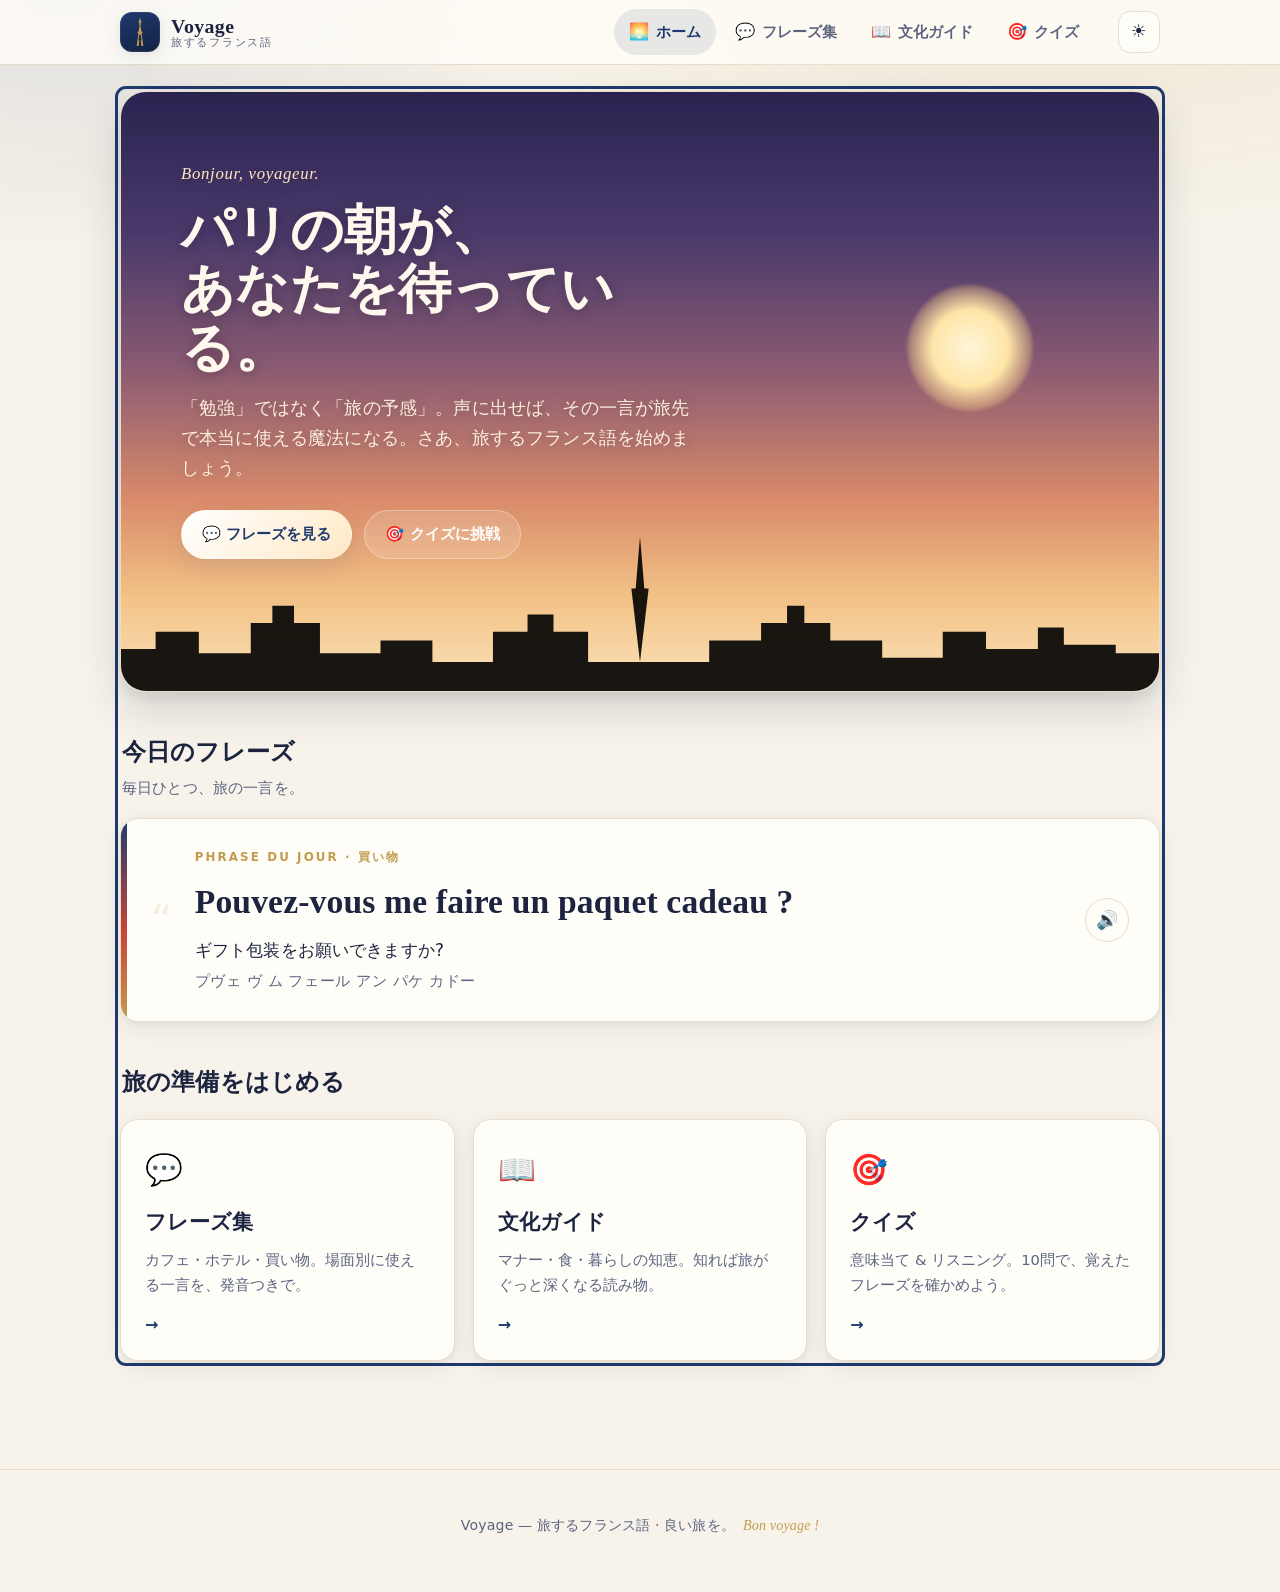
==== index.html @ 19f1138f "アプリ本体: シェル・デザインシステム・コアロジック (Opus 実装) Co-Authored-By: Claude Fable 5 <noreply@anthropic.com> Claude-S" ====
<!DOCTYPE html>
<html lang="ja" data-theme="light">
<head>
  <meta charset="UTF-8">
  <meta name="viewport" content="width=device-width, initial-scale=1.0">
  <meta name="description" content="Voyage — 旅するフランス語。フランス旅行を最高に楽しむためのフレーズ & 文化アプリ。">
  <meta name="color-scheme" content="light dark">
  <title>Voyage — 旅するフランス語</title>
  <link rel="stylesheet" href="css/style.css">
  <!-- テーマのちらつき防止: 描画前に保存済みテーマを適用 -->
  <script>
    (function () {
      try {
        var t = localStorage.getItem('voyage.theme');
        if (!t) {
          t = window.matchMedia && window.matchMedia('(prefers-color-scheme: dark)').matches ? 'dark' : 'light';
        }
        document.documentElement.setAttribute('data-theme', t);
      } catch (e) {}
    })();
  </script>
</head>
<body>
  <a class="skip-link" href="#main">本文へスキップ</a>

  <!-- ヘッダー -->
  <header class="app-header">
    <div class="app-header__inner">
      <a class="brand" href="#" data-nav="home" aria-label="Voyage ホーム">
        <span class="brand__mark" aria-hidden="true">
          <!-- エッフェル塔のインラインSVGシルエット -->
          <svg viewBox="0 0 24 40" width="18" height="30" fill="currentColor" role="img">
            <path d="M12 0c.5 3.4 1.3 5.6 2.4 7.2h-1.5l.4 3.1h-.9l1.6 9.4h1.2v2H14l2.4 16.9h-2.6l-.7-6.6c-.1-.7-.5-1-.9-1h-.4c-.4 0-.8.3-.9 1l-.7 6.6H7.6L10 21.7H8.8v-2H10l1.6-9.4h-.9l.4-3.1H9.6C10.7 5.6 11.5 3.4 12 0zm-1.1 24.3l-1 7.1h4.2l-1-7.1c-.1-.5-.4-.8-.8-.8h-.6c-.4 0-.7.3-.8.8z"/>
          </svg>
        </span>
        <span class="brand__text">
          <span class="brand__name">Voyage</span>
          <span class="brand__sub">旅するフランス語</span>
        </span>
      </a>

      <nav class="tabs" role="tablist" aria-label="メインナビゲーション">
        <button class="tabs__btn is-active" role="tab" data-nav="home" aria-selected="true"><span class="tabs__icon" aria-hidden="true">🌅</span><span class="tabs__label">ホーム</span></button>
        <button class="tabs__btn" role="tab" data-nav="phrases" aria-selected="false"><span class="tabs__icon" aria-hidden="true">💬</span><span class="tabs__label">フレーズ集</span></button>
        <button class="tabs__btn" role="tab" data-nav="culture" aria-selected="false"><span class="tabs__icon" aria-hidden="true">📖</span><span class="tabs__label">文化ガイド</span></button>
        <button class="tabs__btn" role="tab" data-nav="quiz" aria-selected="false"><span class="tabs__icon" aria-hidden="true">🎯</span><span class="tabs__label">クイズ</span></button>
      </nav>

      <button class="theme-toggle" id="themeToggle" type="button" aria-label="テーマ切替" title="ライト / ダーク切替">
        <span class="theme-toggle__icon theme-toggle__icon--sun" aria-hidden="true">☀️</span>
        <span class="theme-toggle__icon theme-toggle__icon--moon" aria-hidden="true">🌙</span>
      </button>
    </div>
  </header>

  <!-- メイン -->
  <main id="main" class="app-main">

    <!-- ホーム -->
    <section id="view-home" class="view is-active" role="tabpanel" aria-label="ホーム" tabindex="-1">
      <div class="hero">
        <div class="hero__sky" aria-hidden="true">
          <span class="hero__sun"></span>
          <svg class="hero__skyline" viewBox="0 0 1200 220" preserveAspectRatio="xMidYMax meet" role="img" aria-label="パリの街並みのシルエット">
            <path d="M0 220 L0 170 L40 170 L40 150 L90 150 L90 175 L150 175 L150 140 L175 140 L175 120 L200 120 L200 140 L230 140 L230 175 L300 175 L300 160 L360 160 L360 185 L430 185 L430 150 L470 150 L470 130 L500 130 L500 150 L540 150 L540 185 L600 185 L590 100 L595 100 L600 40 L605 100 L610 100 L600 185 L680 185 L680 160 L740 160 L740 140 L770 140 L770 120 L790 120 L790 140 L820 140 L820 160 L880 160 L880 180 L950 180 L950 150 L1000 150 L1000 170 L1060 170 L1060 145 L1090 145 L1090 165 L1150 165 L1150 175 L1200 175 L1200 220 Z"/>
          </svg>
        </div>
        <div class="hero__content">
          <p class="hero__eyebrow">Bonjour, voyageur.</p>
          <h1 class="hero__title">パリの朝が、<br>あなたを待っている。</h1>
          <p class="hero__lead">「勉強」ではなく「旅の予感」。声に出せば、その一言が旅先で本当に使える魔法になる。さあ、旅するフランス語を始めましょう。</p>
          <div class="hero__actions">
            <button class="btn btn-primary" data-nav="phrases" type="button">💬 フレーズを見る</button>
            <button class="btn" data-nav="quiz" type="button">🎯 クイズに挑戦</button>
          </div>
        </div>
      </div>

      <!-- 今日のフレーズ -->
      <div class="section">
        <div class="section__head">
          <h2 class="section__title">今日のフレーズ</h2>
          <p class="section__desc">毎日ひとつ、旅の一言を。</p>
        </div>
        <div id="dailyPhrase" class="daily"></div>
      </div>

      <!-- 導線カード -->
      <div class="section">
        <div class="section__head">
          <h2 class="section__title">旅の準備をはじめる</h2>
        </div>
        <div class="nav-cards">
          <button class="nav-card" data-nav="phrases" type="button">
            <span class="nav-card__icon" aria-hidden="true">💬</span>
            <span class="nav-card__title">フレーズ集</span>
            <span class="nav-card__desc">カフェ・ホテル・買い物。場面別に使える一言を、発音つきで。</span>
            <span class="nav-card__go" aria-hidden="true">→</span>
          </button>
          <button class="nav-card" data-nav="culture" type="button">
            <span class="nav-card__icon" aria-hidden="true">📖</span>
            <span class="nav-card__title">文化ガイド</span>
            <span class="nav-card__desc">マナー・食・暮らしの知恵。知れば旅がぐっと深くなる読み物。</span>
            <span class="nav-card__go" aria-hidden="true">→</span>
          </button>
          <button class="nav-card" data-nav="quiz" type="button">
            <span class="nav-card__icon" aria-hidden="true">🎯</span>
            <span class="nav-card__title">クイズ</span>
            <span class="nav-card__desc">意味当て & リスニング。10問で、覚えたフレーズを確かめよう。</span>
            <span class="nav-card__go" aria-hidden="true">→</span>
          </button>
        </div>
      </div>
    </section>

    <!-- フレーズ集 -->
    <section id="view-phrases" class="view" role="tabpanel" aria-label="フレーズ集" tabindex="-1" hidden>
      <div class="view__head">
        <h1 class="view__title">フレーズ集</h1>
        <p class="view__lead">場面を選んで、旅先で使える一言を。☆でお気に入りに保存できます。</p>
      </div>
      <div id="phraseChips" class="chips" role="toolbar" aria-label="カテゴリで絞り込み"></div>
      <div id="phraseList" class="phrase-grid" aria-live="polite"></div>
    </section>

    <!-- 文化ガイド -->
    <section id="view-culture" class="view" role="tabpanel" aria-label="文化ガイド" tabindex="-1" hidden>
      <div class="view__head">
        <h1 class="view__title">文化ガイド</h1>
        <p class="view__lead">知っておくと旅が変わる、フランスの作法と暮らしの知恵。</p>
      </div>
      <div id="cultureChips" class="chips" role="toolbar" aria-label="カテゴリで絞り込み"></div>
      <div id="cultureList" class="culture-grid" aria-live="polite"></div>
    </section>

    <!-- クイズ -->
    <section id="view-quiz" class="view" role="tabpanel" aria-label="クイズ" tabindex="-1" hidden>
      <div class="view__head">
        <h1 class="view__title">クイズ</h1>
        <p class="view__lead">全10問。意味当てとリスニングで、フレーズの記憶を確かめよう。</p>
      </div>
      <div id="quizRoot" class="quiz-mount"></div>
    </section>

  </main>

  <!-- モーダル(文化ガイド全文) -->
  <div id="modal" class="modal" role="dialog" aria-modal="true" aria-labelledby="modalTitle" hidden>
    <div class="modal__backdrop" data-close></div>
    <div class="modal__panel" role="document">
      <button class="modal__close" type="button" aria-label="閉じる" data-close>✕</button>
      <div id="modalBody" class="modal__body"></div>
    </div>
  </div>

  <footer class="app-footer">
    <p>Voyage — 旅するフランス語 · 良い旅を。<span class="app-footer__fr">Bon voyage !</span></p>
  </footer>

  <!-- データ → クイズ → アプリ本体 の順で読み込む(DESIGN.md 準拠) -->
  <script src="data/phrases.js"></script>
  <script src="data/culture.js"></script>
  <script src="js/quiz.js"></script>
  <script src="js/app.js"></script>
</body>
</html>
---- css/style.css ----
/* =========================================================
   Voyage — 旅するフランス語  デザインシステム
   世界観: パリの朝。クリーム地に深紺・トリコロールの差し色・金。
   ========================================================= */

/* --- CSS変数契約(ライト) --- */
:root {
  --bg: #f7f3ea;
  --surface: #fffdf8;
  --ink: #1c2440;
  --ink-soft: #5c6480;
  --line: #e7ddca;
  --accent: #1f3a6e;        /* 深紺(主アクセント) */
  --accent-2: #c8443a;      /* 赤(トリコロール) */
  --gold: #c39b4e;          /* 金 */
  --radius: 18px;
  --shadow: 0 6px 24px rgba(28, 36, 64, 0.08), 0 2px 6px rgba(28, 36, 64, 0.05);

  /* 派生トークン */
  --bg-2: #efe7d6;
  --accent-soft: rgba(31, 58, 110, 0.10);
  --accent2-soft: rgba(200, 68, 58, 0.10);
  --gold-soft: rgba(195, 155, 78, 0.16);
  --shadow-lift: 0 18px 44px rgba(28, 36, 64, 0.16), 0 6px 14px rgba(28, 36, 64, 0.08);
  --serif: Georgia, "Times New Roman", "Yu Mincho", "Hiragino Mincho ProN", serif;
  --sans: system-ui, -apple-system, "Segoe UI", "Hiragino Sans", "Noto Sans JP", Meiryo, sans-serif;
  --header-h: 64px;
  --maxw: 1080px;
  --ease: cubic-bezier(.22, .61, .36, 1);
}

/* --- CSS変数契約(ダーク) --- */
[data-theme="dark"] {
  --bg: #10131f;
  --surface: #191d2e;
  --ink: #eef0f8;
  --ink-soft: #a3a9c4;
  --line: #2a3049;
  --accent: #7ea2e0;
  --accent-2: #e0736a;
  --gold: #d9b876;
  --radius: 18px;
  --shadow: 0 8px 28px rgba(0, 0, 0, 0.44), 0 2px 8px rgba(0, 0, 0, 0.3);

  --bg-2: #171b2b;
  --accent-soft: rgba(126, 162, 224, 0.16);
  --accent2-soft: rgba(224, 115, 106, 0.16);
  --gold-soft: rgba(217, 184, 118, 0.16);
  --shadow-lift: 0 22px 50px rgba(0, 0, 0, 0.55), 0 8px 18px rgba(0, 0, 0, 0.4);
}

/* --- リセット & 基本 --- */
*, *::before, *::after { box-sizing: border-box; }
html { -webkit-text-size-adjust: 100%; scroll-behavior: smooth; }
body {
  margin: 0;
  font-family: var(--sans);
  color: var(--ink);
  background: var(--bg);
  line-height: 1.7;
  letter-spacing: .01em;
  min-height: 100vh;
  -webkit-font-smoothing: antialiased;
  transition: background-color .5s var(--ease), color .5s var(--ease);
}
body::before {
  /* うっすらとした朝焼けの空気感 */
  content: "";
  position: fixed;
  inset: 0;
  pointer-events: none;
  z-index: 0;
  background:
    radial-gradient(1100px 520px at 85% -8%, var(--gold-soft), transparent 60%),
    radial-gradient(900px 480px at 5% 0%, var(--accent-soft), transparent 55%);
  opacity: .9;
}
img, svg { max-width: 100%; }
button { font: inherit; color: inherit; cursor: pointer; }
:focus-visible { outline: 3px solid var(--accent); outline-offset: 2px; border-radius: 6px; }

.skip-link {
  position: fixed; top: -60px; left: 12px; z-index: 200;
  background: var(--accent); color: #fff; padding: 10px 16px; border-radius: 10px;
  transition: top .2s var(--ease);
}
.skip-link:focus { top: 12px; }

/* =========================================================
   ヘッダー / タブ
   ========================================================= */
.app-header {
  position: sticky; top: 0; z-index: 100;
  background: color-mix(in srgb, var(--surface) 82%, transparent);
  backdrop-filter: saturate(1.4) blur(14px);
  -webkit-backdrop-filter: saturate(1.4) blur(14px);
  border-bottom: 1px solid var(--line);
}
.app-header__inner {
  max-width: var(--maxw); margin: 0 auto; height: var(--header-h);
  display: flex; align-items: center; gap: 18px;
  padding: 0 20px;
}
.brand { display: flex; align-items: center; gap: 11px; text-decoration: none; color: var(--ink); }
.brand__mark {
  display: grid; place-items: center; width: 40px; height: 40px; border-radius: 12px;
  color: var(--gold);
  background: linear-gradient(160deg, var(--accent), color-mix(in srgb, var(--accent) 60%, #000));
  box-shadow: inset 0 0 0 1px rgba(255,255,255,.08), var(--shadow);
}
.brand__text { display: flex; flex-direction: column; line-height: 1.05; }
.brand__name { font-family: var(--serif); font-size: 1.24rem; font-weight: 700; letter-spacing: .02em; }
.brand__sub { font-size: .68rem; color: var(--ink-soft); letter-spacing: .16em; }

.tabs { display: flex; gap: 4px; margin-left: auto; margin-right: 6px; }
.tabs__btn {
  display: inline-flex; align-items: center; gap: 7px;
  border: 0; background: transparent; color: var(--ink-soft);
  padding: 9px 15px; border-radius: 999px; font-size: .92rem; font-weight: 600;
  position: relative; transition: color .25s var(--ease), background-color .25s var(--ease);
}
.tabs__btn:hover { color: var(--ink); background: var(--accent-soft); }
.tabs__btn.is-active { color: var(--accent); background: var(--accent-soft); }
.tabs__icon { font-size: 1.02rem; }

.theme-toggle {
  width: 42px; height: 42px; border-radius: 12px; border: 1px solid var(--line);
  background: var(--surface); display: grid; place-items: center; overflow: hidden;
  position: relative; transition: transform .3s var(--ease), border-color .25s;
}
.theme-toggle:hover { transform: translateY(-1px); border-color: var(--gold); }
.theme-toggle__icon { position: absolute; font-size: 1.1rem; transition: transform .45s var(--ease), opacity .35s var(--ease); }
.theme-toggle__icon--sun { opacity: 1; transform: translateY(0) rotate(0); }
.theme-toggle__icon--moon { opacity: 0; transform: translateY(120%) rotate(-40deg); }
[data-theme="dark"] .theme-toggle__icon--sun { opacity: 0; transform: translateY(-120%) rotate(40deg); }
[data-theme="dark"] .theme-toggle__icon--moon { opacity: 1; transform: translateY(0) rotate(0); }

/* =========================================================
   レイアウト / 共通
   ========================================================= */
.app-main { position: relative; z-index: 1; max-width: var(--maxw); margin: 0 auto; padding: 26px 20px 88px; }
.view { animation: viewIn .5s var(--ease) both; }
.view[hidden] { display: none; }
@keyframes viewIn { from { opacity: 0; transform: translateY(14px); } to { opacity: 1; transform: none; } }

.view__head { margin: 6px 2px 22px; }
.view__title { font-family: var(--serif); font-size: clamp(1.7rem, 4vw, 2.3rem); margin: 0 0 6px; letter-spacing: .01em; }
.view__lead { margin: 0; color: var(--ink-soft); max-width: 60ch; }

.section { margin-top: 40px; }
.section__head { margin: 0 2px 16px; }
.section__title { font-family: var(--serif); font-size: 1.5rem; margin: 0; }
.section__desc { margin: 3px 0 0; color: var(--ink-soft); font-size: .95rem; }

/* --- カード --- */
.card {
  background: var(--surface);
  border: 1px solid var(--line);
  border-radius: var(--radius);
  box-shadow: var(--shadow);
  transition: transform .35s var(--ease), box-shadow .35s var(--ease), border-color .3s var(--ease);
}

/* --- ボタン --- */
.btn {
  display: inline-flex; align-items: center; justify-content: center; gap: 8px;
  border: 1px solid var(--line); background: var(--surface); color: var(--ink);
  padding: 11px 20px; border-radius: 999px; font-weight: 650; font-size: .95rem;
  transition: transform .2s var(--ease), box-shadow .25s var(--ease), border-color .25s, background-color .25s;
}
.btn:hover { transform: translateY(-2px); box-shadow: var(--shadow); border-color: var(--gold); }
.btn:active { transform: translateY(0); }
.btn-primary {
  border-color: transparent; color: #fff;
  background: linear-gradient(135deg, var(--accent), color-mix(in srgb, var(--accent) 74%, var(--accent-2)));
  box-shadow: 0 8px 20px var(--accent-soft);
}
.btn-primary:hover { border-color: transparent; box-shadow: 0 14px 30px var(--accent-soft); }
[data-theme="dark"] .btn-primary { color: #0d1020; }

/* --- チップ --- */
.chips { display: flex; flex-wrap: wrap; gap: 9px; margin: 0 2px 22px; }
.chip {
  border: 1px solid var(--line); background: var(--surface); color: var(--ink-soft);
  padding: 8px 15px; border-radius: 999px; font-size: .9rem; font-weight: 600;
  display: inline-flex; align-items: center; gap: 6px; white-space: nowrap;
  transition: transform .18s var(--ease), color .2s, background-color .2s, border-color .2s, box-shadow .2s;
}
.chip:hover { transform: translateY(-2px); color: var(--ink); border-color: var(--gold); }
.chip.is-active {
  color: #fff; border-color: transparent;
  background: linear-gradient(135deg, var(--accent), color-mix(in srgb, var(--accent) 72%, var(--accent-2)));
  box-shadow: 0 6px 16px var(--accent-soft);
}
[data-theme="dark"] .chip.is-active { color: #0d1020; }
.chip--fav.is-active {
  background: linear-gradient(135deg, var(--gold), color-mix(in srgb, var(--gold) 68%, var(--accent-2)));
  color: #2a1e06;
}

/* =========================================================
   ホーム: ヒーロー
   ========================================================= */
.hero {
  position: relative; overflow: hidden;
  border-radius: 26px; border: 1px solid var(--line);
  box-shadow: var(--shadow-lift);
  background:
    linear-gradient(180deg,
      #2a2350 0%,
      #4a3a6b 24%,
      #8a5a72 46%,
      #d98b6a 68%,
      #f2c185 84%,
      #fbe3ba 100%);
  isolation: isolate;
}
[data-theme="dark"] .hero {
  background:
    linear-gradient(180deg,
      #090b17 0%,
      #1a1636 26%,
      #3a2952 48%,
      #6b3f56 70%,
      #9c5a4a 88%,
      #b87545 100%);
}
.hero__sky { position: absolute; inset: 0; z-index: 0; pointer-events: none; }
.hero__sun {
  position: absolute; right: 12%; top: 32%; width: 128px; height: 128px; border-radius: 50%;
  background: radial-gradient(circle, #fff5da 0%, #ffe6a8 42%, rgba(255,214,138,.35) 66%, transparent 72%);
  filter: blur(1px);
  animation: sunRise 1.6s var(--ease) both;
}
@keyframes sunRise { from { transform: translateY(40px) scale(.8); opacity: 0; } to { transform: none; opacity: 1; } }
/* 星々(ダークのみ薄く) */
.hero__sky::before {
  content: ""; position: absolute; inset: 0; opacity: 0;
  background-image:
    radial-gradient(1.4px 1.4px at 12% 18%, #fff, transparent),
    radial-gradient(1.2px 1.2px at 28% 32%, #fff, transparent),
    radial-gradient(1.5px 1.5px at 46% 12%, #fff, transparent),
    radial-gradient(1.1px 1.1px at 68% 26%, #fff, transparent),
    radial-gradient(1.3px 1.3px at 82% 14%, #fff, transparent);
  transition: opacity .6s var(--ease);
}
[data-theme="dark"] .hero__sky::before { opacity: .7; }
.hero__skyline { position: absolute; left: 0; right: 0; bottom: -1px; width: 100%; height: auto; color: #1a1330; opacity: .9; }
[data-theme="dark"] .hero__skyline { color: #05060f; }

.hero__content {
  position: relative; z-index: 1;
  padding: clamp(34px, 6vw, 68px) clamp(24px, 5vw, 60px) clamp(96px, 12vw, 132px);
  max-width: 640px;
  color: #fff8ee;
  text-shadow: 0 2px 14px rgba(0,0,0,.28);
}
.hero__eyebrow {
  font-family: var(--serif); font-style: italic; font-size: 1.05rem; letter-spacing: .04em;
  color: #ffe6bf; margin: 0 0 12px;
  animation: fadeUp .6s var(--ease) .05s both;
}
.hero__title {
  font-family: var(--serif); font-weight: 700; margin: 0 0 16px;
  font-size: clamp(2rem, 6vw, 3.3rem); line-height: 1.12; letter-spacing: .005em;
  animation: fadeUp .7s var(--ease) .12s both;
}
.hero__lead {
  margin: 0 0 26px; font-size: clamp(.98rem, 2vw, 1.1rem); color: #fdeede; max-width: 52ch;
  animation: fadeUp .7s var(--ease) .2s both;
}
.hero__actions { display: flex; flex-wrap: wrap; gap: 12px; animation: fadeUp .7s var(--ease) .28s both; }
.hero__actions .btn { backdrop-filter: blur(4px); background: rgba(255,255,255,.14); border-color: rgba(255,255,255,.3); color: #fff; }
.hero__actions .btn:hover { background: rgba(255,255,255,.24); border-color: #fff; }
.hero__actions .btn-primary { background: linear-gradient(135deg, #fff, #ffe9c6); color: var(--accent); border-color: transparent; }
.hero__actions .btn-primary:hover { background: linear-gradient(135deg, #fff, #ffdfa8); }
@keyframes fadeUp { from { opacity: 0; transform: translateY(16px); } to { opacity: 1; transform: none; } }

/* =========================================================
   今日のフレーズ
   ========================================================= */
.daily { position: relative; }
.daily__card {
  display: flex; align-items: center; gap: 22px; flex-wrap: wrap;
  padding: 28px 30px; position: relative; overflow: hidden;
}
.daily__card::before {
  content: ""; position: absolute; left: 0; top: 0; bottom: 0; width: 6px;
  background: linear-gradient(180deg, var(--accent), var(--accent-2) 55%, var(--gold));
}
.daily__quote { font-size: 2.6rem; line-height: 1; color: var(--gold-soft); }
.daily__body { flex: 1; min-width: 240px; }
.daily__label { font-size: .74rem; letter-spacing: .18em; text-transform: uppercase; color: var(--gold); font-weight: 700; margin: 0 0 6px; }
.daily__fr { font-family: var(--serif); font-size: clamp(1.6rem, 4vw, 2.1rem); font-weight: 700; margin: 0 0 6px; color: var(--ink); }
.daily__ja { font-size: 1.06rem; margin: 0 0 3px; }
.daily__kana { color: var(--ink-soft); font-size: .92rem; margin: 0; letter-spacing: .04em; }
.daily__note { margin: 10px 0 0; font-size: .86rem; color: var(--ink-soft); padding: 8px 12px; background: var(--gold-soft); border-radius: 10px; display: inline-block; }
.daily__actions { display: flex; align-items: center; }

/* =========================================================
   導線カード
   ========================================================= */
.nav-cards { display: grid; grid-template-columns: repeat(auto-fit, minmax(240px, 1fr)); gap: 18px; }
.nav-card {
  text-align: left; border: 1px solid var(--line); background: var(--surface);
  border-radius: var(--radius); box-shadow: var(--shadow);
  padding: 24px 24px 22px; display: flex; flex-direction: column; gap: 8px; position: relative; overflow: hidden;
  transition: transform .35s var(--ease), box-shadow .35s var(--ease), border-color .3s;
}
.nav-card::after {
  content: ""; position: absolute; inset: 0; opacity: 0; pointer-events: none;
  background: radial-gradient(120% 90% at 100% 0%, var(--accent-soft), transparent 60%);
  transition: opacity .4s var(--ease);
}
.nav-card:hover { transform: translateY(-6px); box-shadow: var(--shadow-lift); border-color: var(--gold); }
.nav-card:hover::after { opacity: 1; }
.nav-card__icon { font-size: 1.9rem; }
.nav-card__title { font-family: var(--serif); font-size: 1.3rem; font-weight: 700; }
.nav-card__desc { color: var(--ink-soft); font-size: .92rem; }
.nav-card__go { margin-top: 6px; color: var(--accent); font-weight: 700; transition: transform .3s var(--ease); }
.nav-card:hover .nav-card__go { transform: translateX(6px); }

/* =========================================================
   フレーズ集
   ========================================================= */
.phrase-grid { display: grid; grid-template-columns: repeat(auto-fill, minmax(300px, 1fr)); gap: 18px; }
.phrase-card {
  padding: 22px 22px 18px; display: flex; flex-direction: column; gap: 4px; position: relative;
  animation: cardIn .45s var(--ease) both;
}
.phrase-card:hover { transform: translateY(-5px); box-shadow: var(--shadow-lift); border-color: var(--gold); }
@keyframes cardIn { from { opacity: 0; transform: translateY(12px); } to { opacity: 1; transform: none; } }
.phrase-card__top { display: flex; align-items: flex-start; justify-content: space-between; gap: 10px; }
.phrase-card__fr { font-family: var(--serif); font-size: 1.5rem; font-weight: 700; line-height: 1.2; margin: 0; color: var(--ink); }
.phrase-card__ja { font-size: 1.02rem; margin: 8px 0 0; }
.phrase-card__kana { color: var(--ink-soft); font-size: .88rem; margin: 2px 0 0; letter-spacing: .04em; }
.phrase-card__note { margin: 12px 0 0; font-size: .82rem; color: var(--ink-soft); border-top: 1px dashed var(--line); padding-top: 10px; }
.phrase-card__actions { display: flex; align-items: center; gap: 8px; margin-top: 14px; }

/* 空表示 */
.empty { text-align: center; color: var(--ink-soft); padding: 60px 20px; grid-column: 1 / -1; }
.empty__icon { font-size: 2.4rem; display: block; margin-bottom: 10px; }

/* --- 音声ボタン --- */
.speak-btn {
  flex: none; width: 44px; height: 44px; border-radius: 50%; border: 1px solid var(--line);
  background: var(--surface); display: grid; place-items: center; font-size: 1.12rem; position: relative;
  transition: transform .2s var(--ease), border-color .25s, background-color .25s, box-shadow .25s;
}
.speak-btn:hover { transform: scale(1.08); border-color: var(--accent); background: var(--accent-soft); }
.speak-btn.is-speaking { border-color: var(--accent); background: var(--accent-soft); }
.speak-btn.is-speaking::before,
.speak-btn.is-speaking::after {
  content: ""; position: absolute; inset: -2px; border-radius: 50%;
  border: 2px solid var(--accent); opacity: 0; animation: ripple 1.5s var(--ease) infinite;
}
.speak-btn.is-speaking::after { animation-delay: .55s; }
@keyframes ripple { 0% { transform: scale(1); opacity: .55; } 100% { transform: scale(1.7); opacity: 0; } }

/* --- お気に入りトグル --- */
.fav-btn {
  flex: none; width: 42px; height: 42px; border-radius: 50%; border: 1px solid var(--line);
  background: var(--surface); display: grid; place-items: center; font-size: 1.05rem; line-height: 1;
  color: var(--ink-soft); transition: transform .2s var(--ease), color .25s, border-color .25s, background-color .25s;
}
.fav-btn:hover { transform: scale(1.1); border-color: var(--gold); color: var(--gold); }
.fav-btn.is-fav { color: var(--gold); border-color: var(--gold); background: var(--gold-soft); animation: pop .35s var(--ease); }
@keyframes pop { 0% { transform: scale(1); } 40% { transform: scale(1.32); } 100% { transform: scale(1); } }
.phrase-card__actions .fav-btn { margin-left: auto; }

/* =========================================================
   文化ガイド
   ========================================================= */
.culture-grid { display: grid; grid-template-columns: repeat(auto-fill, minmax(280px, 1fr)); gap: 18px; }
.culture-card {
  text-align: left; padding: 24px; display: flex; flex-direction: column; gap: 8px; cursor: pointer;
  border: 1px solid var(--line); background: var(--surface); border-radius: var(--radius); box-shadow: var(--shadow);
  transition: transform .35s var(--ease), box-shadow .35s var(--ease), border-color .3s;
  animation: cardIn .45s var(--ease) both;
}
.culture-card:hover { transform: translateY(-6px); box-shadow: var(--shadow-lift); border-color: var(--gold); }
.culture-card__top { display: flex; align-items: center; gap: 12px; }
.culture-card__icon {
  font-size: 1.5rem; width: 48px; height: 48px; border-radius: 14px; display: grid; place-items: center; flex: none;
  background: var(--accent-soft);
}
.culture-card__cat { font-size: .72rem; letter-spacing: .12em; font-weight: 700; color: var(--accent); text-transform: uppercase; }
.culture-card__title { font-family: var(--serif); font-size: 1.24rem; font-weight: 700; margin: 2px 0 0; line-height: 1.25; }
.culture-card__summary { color: var(--ink-soft); font-size: .92rem; margin: 6px 0 0; }
.culture-card__more { margin-top: auto; padding-top: 12px; color: var(--accent); font-weight: 700; font-size: .88rem; display: inline-flex; align-items: center; gap: 6px; }
.culture-card:hover .culture-card__more { gap: 10px; }

/* =========================================================
   モーダル
   ========================================================= */
.modal { position: fixed; inset: 0; z-index: 300; display: grid; place-items: center; padding: 20px; }
.modal[hidden] { display: none; }
.modal__backdrop { position: absolute; inset: 0; background: rgba(12, 16, 30, .55); backdrop-filter: blur(4px); animation: fadeIn .3s var(--ease) both; }
.modal__panel {
  position: relative; z-index: 1; width: min(680px, 100%); max-height: 88vh; overflow-y: auto;
  background: var(--surface); border: 1px solid var(--line); border-radius: 22px; box-shadow: var(--shadow-lift);
  padding: 34px clamp(24px, 5vw, 44px) 36px; animation: modalIn .4s var(--ease) both;
}
@keyframes fadeIn { from { opacity: 0; } to { opacity: 1; } }
@keyframes modalIn { from { opacity: 0; transform: translateY(24px) scale(.97); } to { opacity: 1; transform: none; } }
.modal__close {
  position: absolute; top: 16px; right: 16px; width: 40px; height: 40px; border-radius: 50%;
  border: 1px solid var(--line); background: var(--surface); font-size: 1rem; color: var(--ink-soft);
  display: grid; place-items: center; transition: transform .2s var(--ease), color .2s, border-color .2s;
}
.modal__close:hover { transform: rotate(90deg); color: var(--accent-2); border-color: var(--accent-2); }
.modal__cat { font-size: .72rem; letter-spacing: .14em; font-weight: 700; color: var(--accent); text-transform: uppercase; }
.modal__title { font-family: var(--serif); font-size: clamp(1.6rem, 4vw, 2.1rem); margin: 6px 0 4px; line-height: 1.2; }
.modal__icon { font-size: 2.2rem; margin-bottom: 6px; }
.modal__text { margin: 18px 0 0; }
.modal__text p { margin: 0 0 15px; color: var(--ink); }
.modal__phrase {
  margin-top: 22px; padding: 18px 20px; border-radius: 16px; background: var(--gold-soft);
  border: 1px solid color-mix(in srgb, var(--gold) 40%, transparent);
  display: flex; align-items: center; gap: 16px;
}
.modal__phrase-body { flex: 1; }
.modal__phrase-fr { font-family: var(--serif); font-size: 1.35rem; font-weight: 700; margin: 0; }
.modal__phrase-ja { margin: 4px 0 0; }
.modal__phrase-kana { margin: 2px 0 0; color: var(--ink-soft); font-size: .86rem; }

/* =========================================================
   クイズ マウント
   ========================================================= */
.quiz-mount { min-height: 300px; }
.quiz-fallback { text-align: center; color: var(--ink-soft); padding: 60px 20px; }

/* =========================================================
   フッター
   ========================================================= */
.app-footer {
  position: relative; z-index: 1; text-align: center; color: var(--ink-soft);
  padding: 30px 20px 40px; font-size: .88rem; border-top: 1px solid var(--line); margin-top: 20px;
}
.app-footer__fr { font-family: var(--serif); font-style: italic; color: var(--gold); margin-left: 8px; }

/* =========================================================
   レスポンシブ: モバイルは下部タブバー
   ========================================================= */
@media (max-width: 720px) {
  :root { --header-h: 58px; }
  .brand__sub { display: none; }
  .tabs {
    position: fixed; left: 0; right: 0; bottom: 0; z-index: 100; margin: 0;
    justify-content: space-around; gap: 0;
    background: color-mix(in srgb, var(--surface) 92%, transparent);
    backdrop-filter: saturate(1.4) blur(14px);
    -webkit-backdrop-filter: saturate(1.4) blur(14px);
    border-top: 1px solid var(--line);
    padding: 6px 6px calc(6px + env(safe-area-inset-bottom, 0px));
  }
  .tabs__btn { flex-direction: column; gap: 2px; padding: 6px 8px; border-radius: 12px; font-size: .68rem; flex: 1; }
  .tabs__btn.is-active { background: transparent; }
  .tabs__btn.is-active .tabs__icon { transform: translateY(-1px) scale(1.14); }
  .tabs__icon { font-size: 1.28rem; transition: transform .25s var(--ease); }
  .app-main { padding-bottom: 96px; }
  .daily__card { padding: 22px; }
  .daily__quote { display: none; }
  .modal__phrase { flex-direction: column; align-items: flex-start; }
}

@media (max-width: 420px) {
  .tabs__label { font-size: .64rem; }
  .hero__content { padding-bottom: 92px; }
}

/* =========================================================
   モーション配慮
   ========================================================= */
@media (prefers-reduced-motion: reduce) {
  *, *::before, *::after { animation-duration: .001ms !important; animation-iteration-count: 1 !important; transition-duration: .001ms !important; scroll-behavior: auto !important; }
  .hero__sun { animation: none; }
}
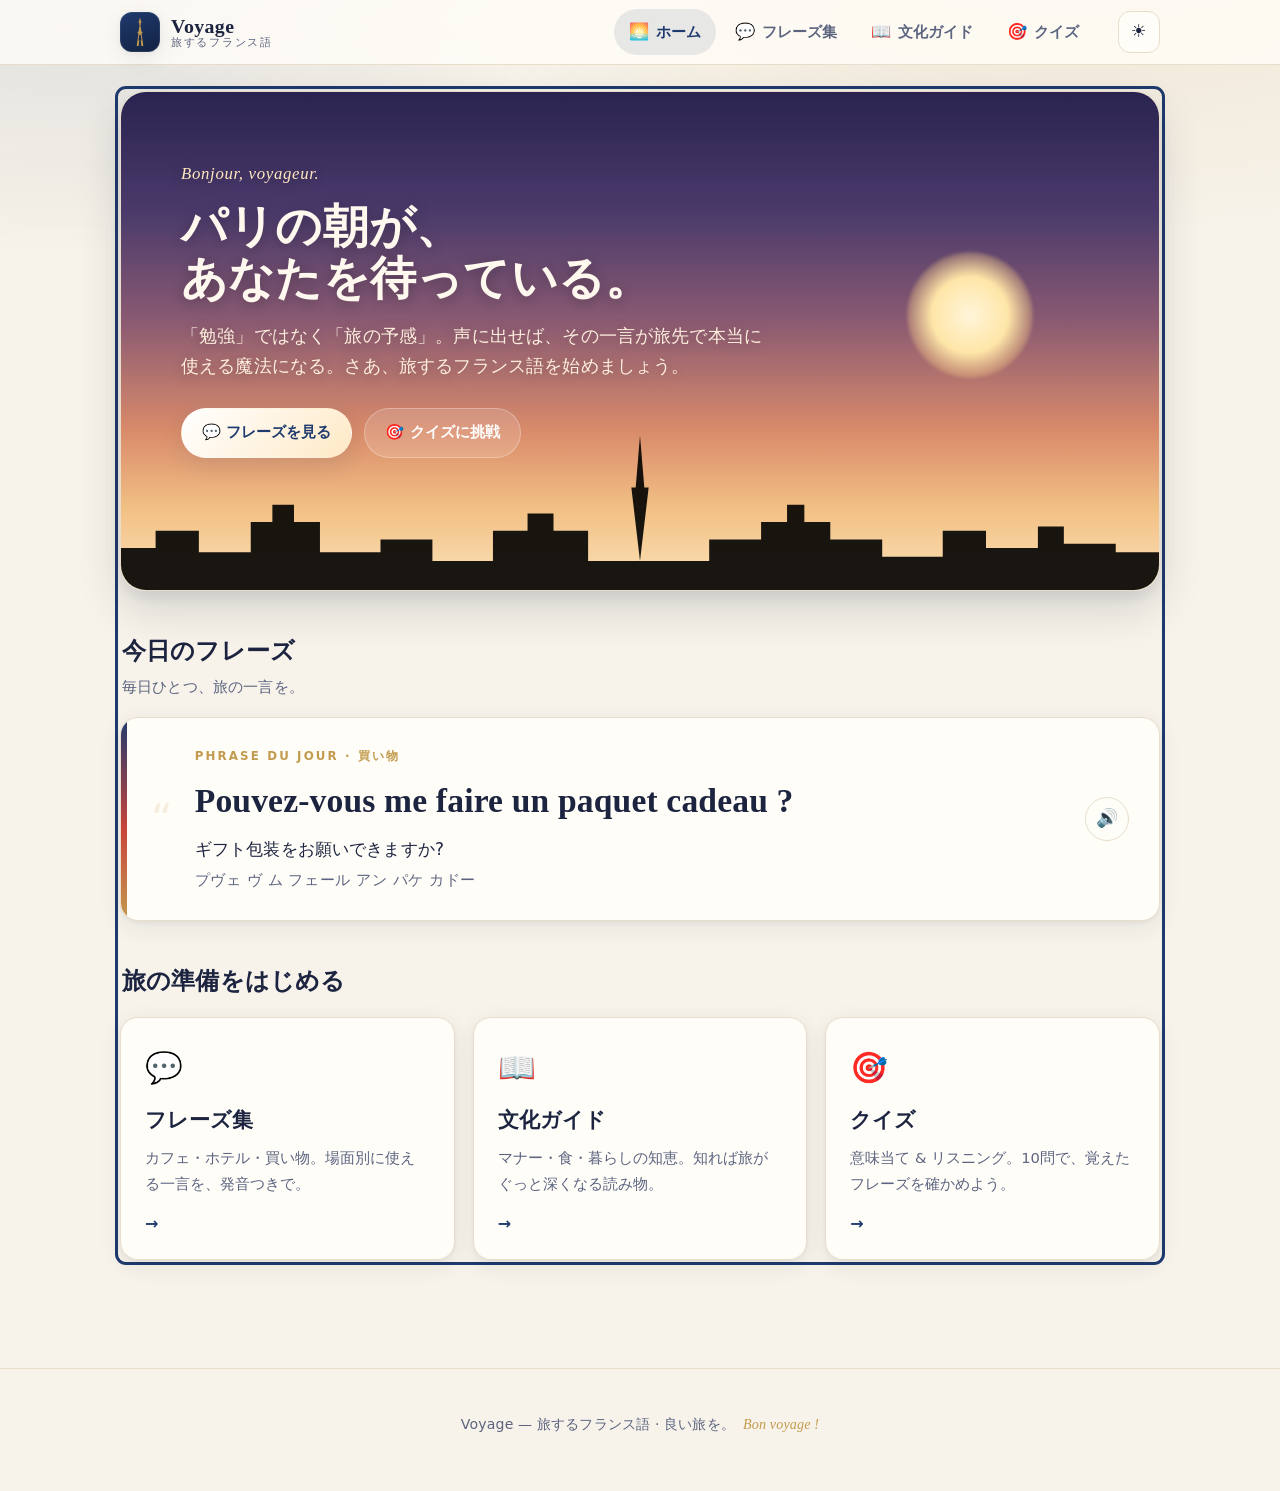
==== commit 5e2600fc: "仕上げ: favicon追加・ヒーロー見出しの改行調整・README追加 - 全タブ/クイズ一巡/両テーマ/モバイル幅を Playwright で実機検証(コンソールエラー0)  Co-Authore" ====
--- a/index.html
+++ b/index.html
@@ -6,6 +6,7 @@
   <meta name="description" content="Voyage — 旅するフランス語。フランス旅行を最高に楽しむためのフレーズ & 文化アプリ。">
   <meta name="color-scheme" content="light dark">
   <title>Voyage — 旅するフランス語</title>
+  <link rel="icon" href="data:image/svg+xml,%3Csvg xmlns='http://www.w3.org/2000/svg' viewBox='0 0 100 100'%3E%3Ctext y='.9em' font-size='90'%3E🗼%3C/text%3E%3C/svg%3E">
   <link rel="stylesheet" href="css/style.css">
   <!-- テーマのちらつき防止: 描画前に保存済みテーマを適用 -->
   <script>
@@ -67,7 +68,7 @@
         </div>
         <div class="hero__content">
           <p class="hero__eyebrow">Bonjour, voyageur.</p>
-          <h1 class="hero__title">パリの朝が、<br>あなたを待っている。</h1>
+          <h1 class="hero__title"><span>パリの朝が、</span><br><span>あなたを待っている。</span></h1>
           <p class="hero__lead">「勉強」ではなく「旅の予感」。声に出せば、その一言が旅先で本当に使える魔法になる。さあ、旅するフランス語を始めましょう。</p>
           <div class="hero__actions">
             <button class="btn btn-primary" data-nav="phrases" type="button">💬 フレーズを見る</button>
--- a/css/style.css
+++ b/css/style.css
@@ -251,7 +251,7 @@
 .hero__content {
   position: relative; z-index: 1;
   padding: clamp(34px, 6vw, 68px) clamp(24px, 5vw, 60px) clamp(96px, 12vw, 132px);
-  max-width: 640px;
+  max-width: 720px;
   color: #fff8ee;
   text-shadow: 0 2px 14px rgba(0,0,0,.28);
 }
@@ -262,9 +262,11 @@
 }
 .hero__title {
   font-family: var(--serif); font-weight: 700; margin: 0 0 16px;
-  font-size: clamp(2rem, 6vw, 3.3rem); line-height: 1.12; letter-spacing: .005em;
+  font-size: clamp(1.55rem, 7vw, 2.85rem); line-height: 1.16; letter-spacing: .005em;
   animation: fadeUp .7s var(--ease) .12s both;
 }
+/* 行の途中で折り返して1文字だけ孤立するのを防ぐ */
+.hero__title span { display: inline-block; }
 .hero__lead {
   margin: 0 0 26px; font-size: clamp(.98rem, 2vw, 1.1rem); color: #fdeede; max-width: 52ch;
   animation: fadeUp .7s var(--ease) .2s both;
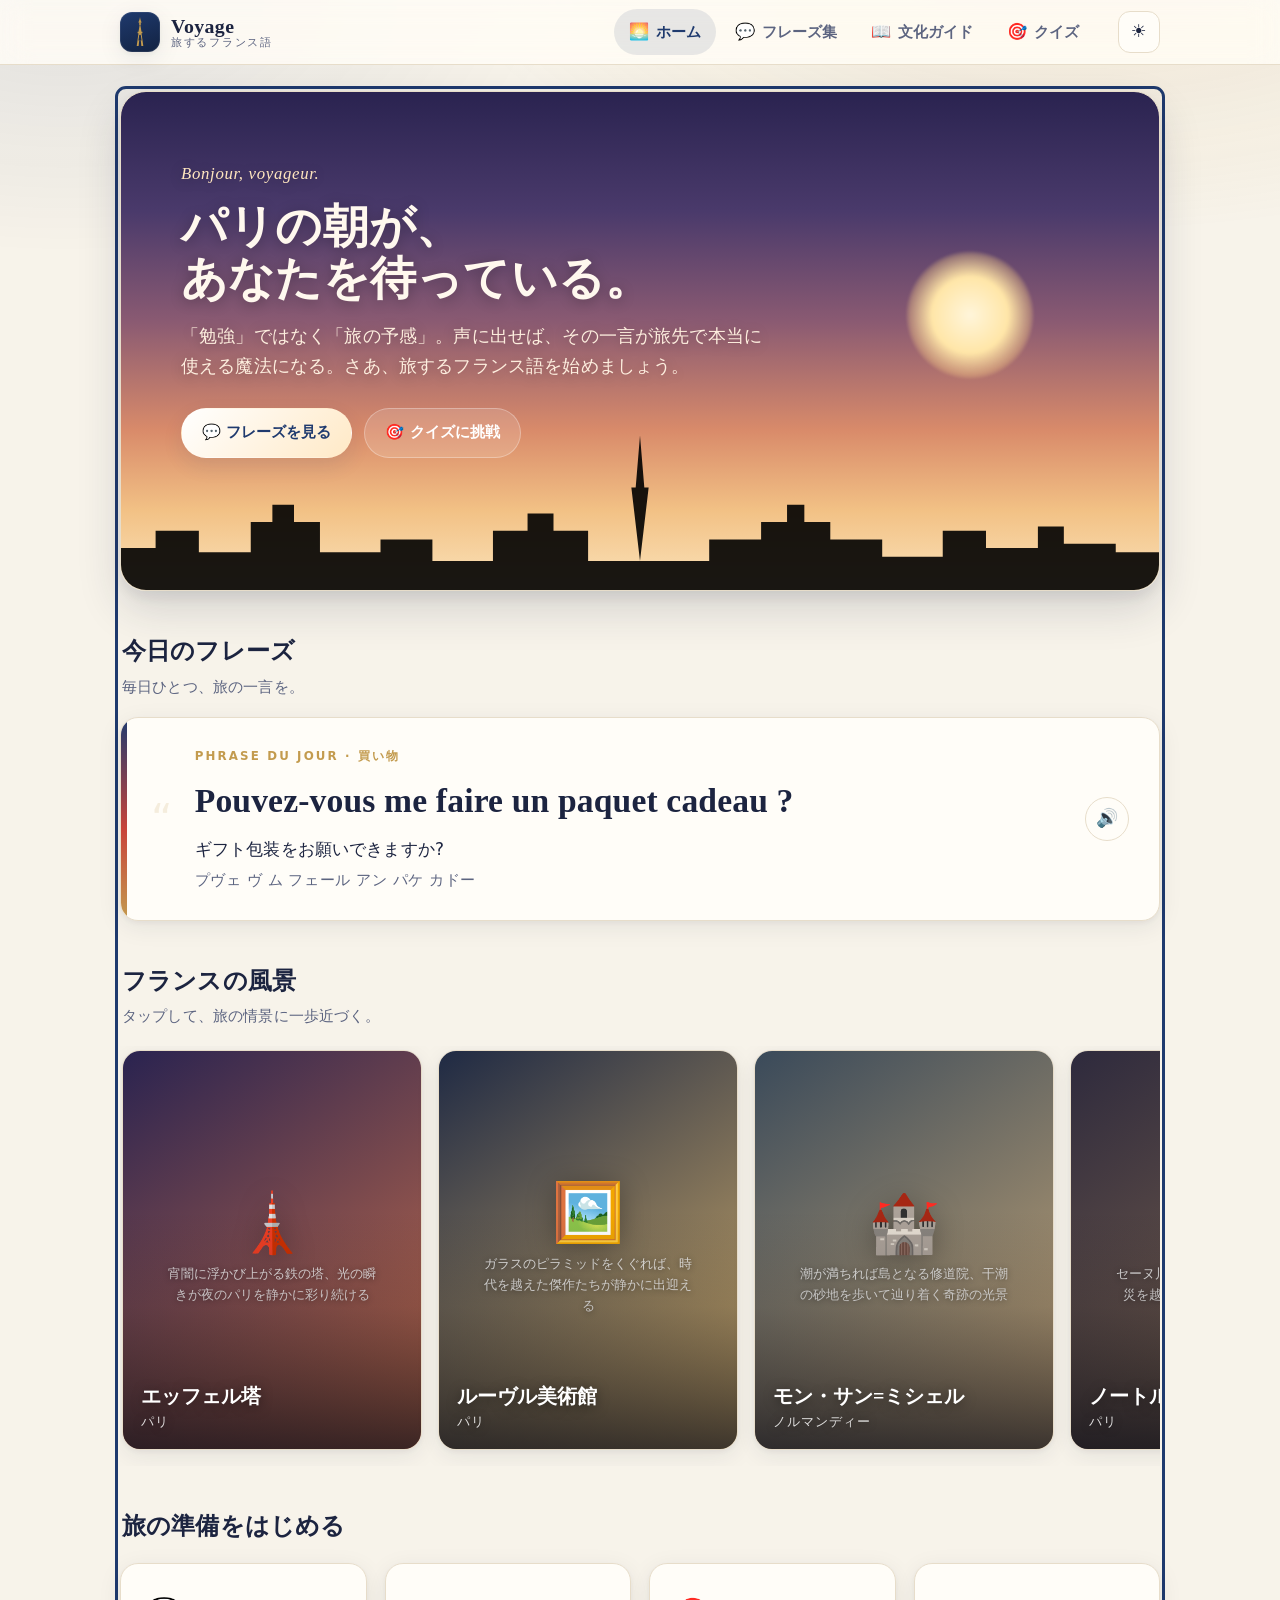
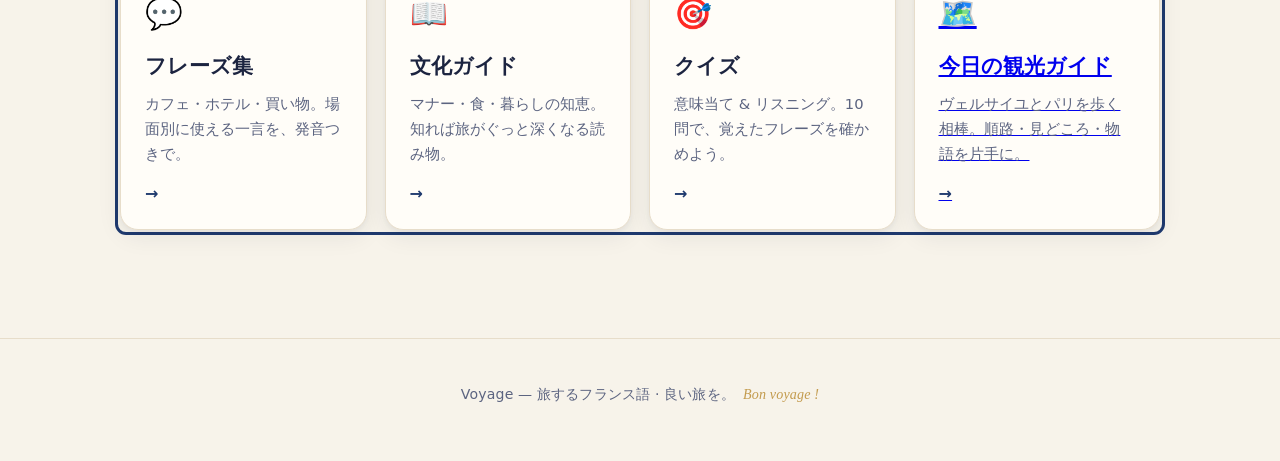
==== commit 3eb0b338: "観光ガイドUI: 現地で使う順路ガイド(4スポット31ストップ・チェックオフ・写真遅延読み込み) Co-Authored-By: Claude Fable 5 <noreply@anthropic.c" ====
--- a/index.html
+++ b/index.html
@@ -86,6 +86,15 @@
         <div id="dailyPhrase" class="daily"></div>
       </div>
 
+      <!-- フランスの風景(写真ギャラリー) -->
+      <div class="section gallery-section" id="gallerySection" hidden>
+        <div class="section__head">
+          <h2 class="section__title">フランスの風景</h2>
+          <p class="section__desc">タップして、旅の情景に一歩近づく。</p>
+        </div>
+        <div id="photoGallery" class="gallery" role="list" aria-label="フランスの風景写真"></div>
+      </div>
+
       <!-- 導線カード -->
       <div class="section">
         <div class="section__head">
@@ -110,6 +119,12 @@
             <span class="nav-card__desc">意味当て & リスニング。10問で、覚えたフレーズを確かめよう。</span>
             <span class="nav-card__go" aria-hidden="true">→</span>
           </button>
+          <a class="nav-card" href="guide.html">
+            <span class="nav-card__icon" aria-hidden="true">🗺️</span>
+            <span class="nav-card__title">今日の観光ガイド</span>
+            <span class="nav-card__desc">ヴェルサイユとパリを歩く相棒。順路・見どころ・物語を片手に。</span>
+            <span class="nav-card__go" aria-hidden="true">→</span>
+          </a>
         </div>
       </div>
     </section>
@@ -154,6 +169,16 @@
     </div>
   </div>
 
+  <!-- ライトボックス(写真拡大) -->
+  <div id="lightbox" class="lightbox" role="dialog" aria-modal="true" aria-labelledby="lightboxTitle" hidden>
+    <div class="lightbox__backdrop" data-lb-close></div>
+    <figure class="lightbox__panel" role="document">
+      <button class="lightbox__close" type="button" aria-label="閉じる" data-lb-close>✕</button>
+      <div id="lightboxStage" class="lightbox__stage"></div>
+      <figcaption id="lightboxCaption" class="lightbox__caption"></figcaption>
+    </figure>
+  </div>
+
   <footer class="app-footer">
     <p>Voyage — 旅するフランス語 · 良い旅を。<span class="app-footer__fr">Bon voyage !</span></p>
   </footer>
@@ -161,6 +186,7 @@
   <!-- データ → クイズ → アプリ本体 の順で読み込む(DESIGN.md 準拠) -->
   <script src="data/phrases.js"></script>
   <script src="data/culture.js"></script>
+  <script src="data/photos.js"></script>
   <script src="js/quiz.js"></script>
   <script src="js/app.js"></script>
 </body>
--- a/css/style.css
+++ b/css/style.css
@@ -92,9 +92,14 @@
 .app-header {
   position: sticky; top: 0; z-index: 100;
   background: color-mix(in srgb, var(--surface) 82%, transparent);
+  border-bottom: 1px solid var(--line);
+}
+/* ブラーは擬似要素に置く: header 自体に backdrop-filter を掛けると
+   子孫の position: fixed の基準が header になり、モバイルの下部タブバーが壊れるため */
+.app-header::before {
+  content: ""; position: absolute; inset: 0; z-index: -1;
   backdrop-filter: saturate(1.4) blur(14px);
   -webkit-backdrop-filter: saturate(1.4) blur(14px);
-  border-bottom: 1px solid var(--line);
 }
 .app-header__inner {
   max-width: var(--maxw); margin: 0 auto; height: var(--header-h);
@@ -393,6 +398,129 @@
 .culture-card:hover .culture-card__more { gap: 10px; }
 
 /* =========================================================
+   フランスの風景 — フォトギャラリー
+   写真は実行時に Wikipedia から取得。失敗時も grad+emoji の下地で美しく。
+   ========================================================= */
+.gallery-section[hidden] { display: none; }
+
+/* 横スクロール(scroll-snap)のカード列 */
+.gallery {
+  display: flex; gap: 16px;
+  overflow-x: auto; overflow-y: hidden;
+  scroll-snap-type: x mandatory;
+  -webkit-overflow-scrolling: touch;
+  padding: 4px 2px 16px; scroll-padding-left: 2px;
+  scrollbar-width: thin; scrollbar-color: var(--line) transparent;
+}
+.gallery::-webkit-scrollbar { height: 8px; }
+.gallery::-webkit-scrollbar-thumb { background: var(--line); border-radius: 999px; }
+.gallery::-webkit-scrollbar-track { background: transparent; }
+
+.photo-card {
+  flex: 0 0 auto; width: 300px; aspect-ratio: 3 / 4;
+  position: relative; overflow: hidden; padding: 0;
+  border: 1px solid var(--line); border-radius: var(--radius);
+  box-shadow: var(--shadow); background: var(--surface);
+  scroll-snap-align: start; text-align: left;
+  transition: transform .35s var(--ease), box-shadow .35s var(--ease), border-color .3s var(--ease);
+  animation: cardIn .5s var(--ease) both;
+}
+.photo-card:hover { transform: translateY(-6px); box-shadow: var(--shadow-lift); border-color: var(--gold); }
+
+/* グラデ下地 + emoji + 薄い caption(オフラインの下地) */
+.photo-surface {
+  position: absolute; inset: 0; overflow: hidden;
+  display: grid; place-items: center; align-content: center; gap: 12px;
+  padding: 20px;
+}
+.photo-surface__emoji {
+  font-size: clamp(2.6rem, 8vw, 3.6rem); line-height: 1;
+  filter: drop-shadow(0 4px 14px rgba(0, 0, 0, .3));
+  transition: opacity .7s var(--ease), transform .7s var(--ease);
+}
+.photo-surface__caption {
+  max-width: 84%; text-align: center;
+  color: rgba(255, 255, 255, .82); font-size: .84rem; line-height: 1.55;
+  text-shadow: 0 1px 6px rgba(0, 0, 0, .45);
+  transition: opacity .6s var(--ease);
+}
+/* 取得した写真をフェードインで重ねる */
+.photo-surface__img {
+  position: absolute; inset: 0; width: 100%; height: 100%;
+  object-fit: cover; opacity: 0; will-change: opacity;
+  transition: opacity .9s var(--ease);
+}
+.photo-surface__img.is-loaded { opacity: 1; }
+/* 写真が乗ったら下地の飾りをそっと沈める */
+.photo-surface.has-photo .photo-surface__emoji { opacity: 0; transform: scale(.9); }
+.photo-surface.has-photo .photo-surface__caption { opacity: 0; }
+
+/* 名前 / 場所(下部スクリム上の白文字) */
+.photo-card__scrim {
+  position: absolute; left: 0; right: 0; bottom: 0; height: 60%;
+  background: linear-gradient(180deg, transparent, rgba(9, 11, 22, .16) 40%, rgba(9, 11, 22, .74));
+  pointer-events: none;
+}
+.photo-card__meta {
+  position: absolute; left: 0; right: 0; bottom: 0;
+  padding: 16px 18px; display: flex; flex-direction: column; gap: 3px;
+}
+.photo-card__name {
+  font-family: var(--serif); font-size: 1.26rem; font-weight: 700; line-height: 1.2;
+  color: #fff; text-shadow: 0 2px 12px rgba(0, 0, 0, .5);
+}
+.photo-card__place {
+  font-size: .82rem; letter-spacing: .08em; color: rgba(255, 255, 255, .84);
+  text-shadow: 0 1px 8px rgba(0, 0, 0, .5);
+}
+
+/* 文化ガイド: モーダル上部の写真ヘッダー */
+.modal__photo {
+  position: relative; width: 100%; aspect-ratio: 16 / 9; overflow: hidden;
+  border-radius: 16px; box-shadow: var(--shadow); margin: 0 0 22px;
+}
+.modal__photo .photo-surface { border-radius: inherit; }
+.modal__photo .photo-surface__caption { display: none; }
+
+/* =========================================================
+   フォト・ライトボックス
+   ========================================================= */
+.lightbox { position: fixed; inset: 0; z-index: 320; display: grid; place-items: center; padding: 20px; }
+.lightbox[hidden] { display: none; }
+.lightbox__backdrop {
+  position: absolute; inset: 0; background: rgba(8, 10, 20, .72);
+  backdrop-filter: blur(6px); -webkit-backdrop-filter: blur(6px);
+  animation: fadeIn .3s var(--ease) both;
+}
+.lightbox__panel {
+  position: relative; z-index: 1; margin: 0;
+  width: min(880px, 100%); max-height: 90vh; overflow-y: auto;
+  background: var(--surface); border: 1px solid var(--line); border-radius: 22px;
+  box-shadow: var(--shadow-lift); animation: modalIn .4s var(--ease) both;
+}
+.lightbox__close {
+  position: absolute; top: 14px; right: 14px; z-index: 2; width: 40px; height: 40px; border-radius: 50%;
+  border: 1px solid rgba(255, 255, 255, .35); background: rgba(12, 16, 30, .42); color: #fff;
+  display: grid; place-items: center; font-size: 1rem;
+  backdrop-filter: blur(4px); -webkit-backdrop-filter: blur(4px);
+  transition: transform .2s var(--ease), background-color .2s var(--ease), border-color .2s;
+}
+.lightbox__close:hover { transform: rotate(90deg); background: var(--accent-2); border-color: var(--accent-2); }
+.lightbox__stage {
+  position: relative; width: 100%; aspect-ratio: 16 / 10; overflow: hidden;
+  border-radius: 22px 22px 0 0; background: var(--bg-2);
+}
+.lightbox__stage .photo-surface { border-radius: inherit; }
+.lightbox__stage .photo-surface__emoji { font-size: clamp(3.4rem, 10vw, 5rem); }
+.lightbox__caption { padding: 24px clamp(22px, 4vw, 32px) 30px; }
+.lightbox__name { font-family: var(--serif); font-size: clamp(1.5rem, 4vw, 2rem); font-weight: 700; margin: 0; line-height: 1.2; }
+.lightbox__place { margin: 6px 0 0; color: var(--accent); font-weight: 700; font-size: .9rem; letter-spacing: .08em; }
+.lightbox__text { margin: 16px 0 0; color: var(--ink); }
+.lightbox__source { margin: 20px 0 0; font-size: .84rem; color: var(--ink-soft); }
+.lightbox__source a { color: var(--accent); text-decoration: none; border-bottom: 1px solid var(--accent-soft); transition: border-color .2s; }
+.lightbox__source a:hover { border-bottom-color: var(--accent); }
+
+/* =========================================================
    モーダル
    ========================================================= */
 .modal { position: fixed; inset: 0; z-index: 300; display: grid; place-items: center; padding: 20px; }
@@ -457,6 +585,8 @@
     padding: 6px 6px calc(6px + env(safe-area-inset-bottom, 0px));
   }
   .tabs__btn { flex-direction: column; gap: 2px; padding: 6px 8px; border-radius: 12px; font-size: .68rem; flex: 1; }
+  /* タブが下部固定になった分、テーマ切替を右端へ */
+  .theme-toggle { margin-left: auto; }
   .tabs__btn.is-active { background: transparent; }
   .tabs__btn.is-active .tabs__icon { transform: translateY(-1px) scale(1.14); }
   .tabs__icon { font-size: 1.28rem; transition: transform .25s var(--ease); }
@@ -464,6 +594,8 @@
   .daily__card { padding: 22px; }
   .daily__quote { display: none; }
   .modal__phrase { flex-direction: column; align-items: flex-start; }
+  /* モバイルはカードをビューポート幅の75%で横snap */
+  .photo-card { width: 75vw; max-width: 320px; }
 }
 
 @media (max-width: 420px) {
@@ -477,4 +609,7 @@
 @media (prefers-reduced-motion: reduce) {
   *, *::before, *::after { animation-duration: .001ms !important; animation-iteration-count: 1 !important; transition-duration: .001ms !important; scroll-behavior: auto !important; }
   .hero__sun { animation: none; }
-}
+  /* 写真はフェードせず即表示。横snapのスムーススクロールも抑制 */
+  .photo-surface__img { transition: none; }
+  .gallery { scroll-snap-type: none; }
+}
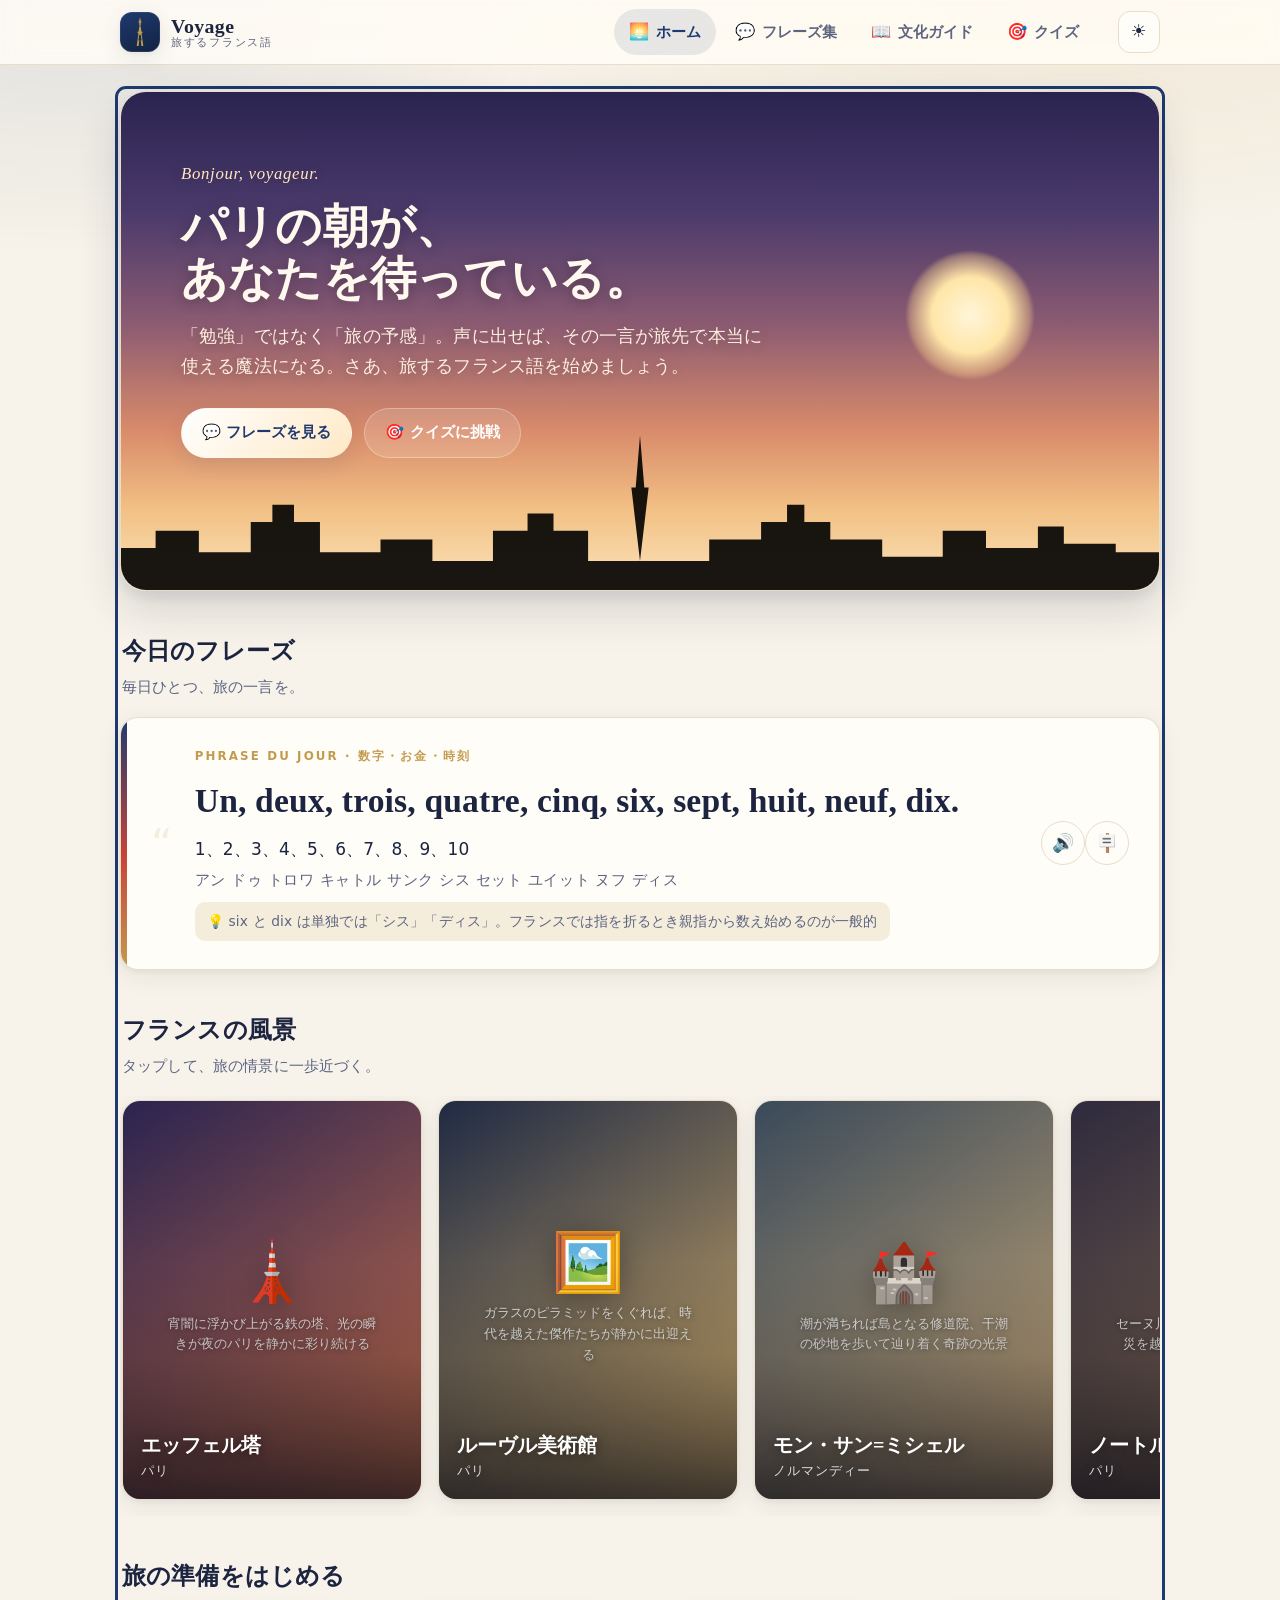
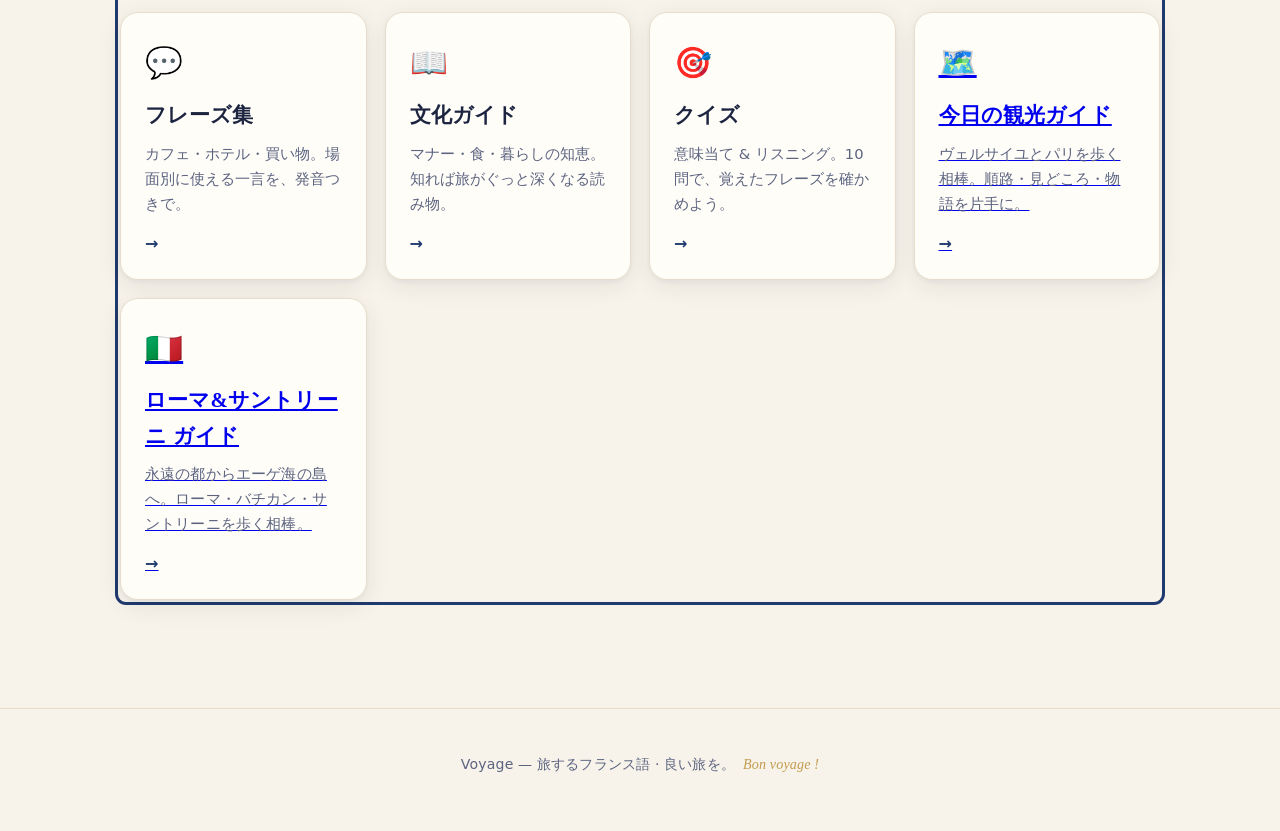
==== commit c6a2b3dc: "イタリア編ページ: シェル・バチカン/サンタンジェロ/サントリーニ3章・導線と相互リンク Co-Authored-By: Claude Fable 5 <noreply@anthropic.com> " ====
--- a/index.html
+++ b/index.html
@@ -125,6 +125,12 @@
             <span class="nav-card__desc">ヴェルサイユとパリを歩く相棒。順路・見どころ・物語を片手に。</span>
             <span class="nav-card__go" aria-hidden="true">→</span>
           </a>
+          <a class="nav-card" href="guide-it.html">
+            <span class="nav-card__icon" aria-hidden="true">🇮🇹</span>
+            <span class="nav-card__title">ローマ&amp;サントリーニ ガイド</span>
+            <span class="nav-card__desc">永遠の都からエーゲ海の島へ。ローマ・バチカン・サントリーニを歩く相棒。</span>
+            <span class="nav-card__go" aria-hidden="true">→</span>
+          </a>
         </div>
       </div>
     </section>
--- a/css/style.css
+++ b/css/style.css
@@ -364,6 +364,14 @@
 .speak-btn.is-speaking::after { animation-delay: .55s; }
 @keyframes ripple { 0% { transform: scale(1); opacity: .55; } 100% { transform: scale(1.7); opacity: 0; } }
 
+/* --- 見せるカードボタン(音声ボタンと同じ操作列の丸ボタン) --- */
+.show-btn {
+  flex: none; width: 44px; height: 44px; border-radius: 50%; border: 1px solid var(--line);
+  background: var(--surface); display: grid; place-items: center; font-size: 1.12rem; line-height: 1;
+  transition: transform .2s var(--ease), border-color .25s, background-color .25s, box-shadow .25s;
+}
+.show-btn:hover { transform: scale(1.08); border-color: var(--gold); background: var(--gold-soft); }
+
 /* --- お気に入りトグル --- */
 .fav-btn {
   flex: none; width: 42px; height: 42px; border-radius: 50%; border: 1px solid var(--line);
@@ -553,6 +561,47 @@
 .modal__phrase-fr { font-family: var(--serif); font-size: 1.35rem; font-weight: 700; margin: 0; }
 .modal__phrase-ja { margin: 4px 0 0; }
 .modal__phrase-kana { margin: 2px 0 0; color: var(--ink-soft); font-size: .86rem; }
+
+/* =========================================================
+   見せるカード(全画面オーバーレイ)
+   落ち着いた無地の下地に、仏語をセリフ体で特大表示。
+   ========================================================= */
+.showcard {
+  position: fixed; inset: 0; z-index: 340;
+  background: var(--surface);
+  display: flex; flex-direction: column; overflow: hidden;
+  animation: fadeIn .18s var(--ease) both;
+}
+.showcard[hidden] { display: none; }
+.showcard__close {
+  position: absolute; top: 16px; right: 16px; z-index: 2;
+  width: 44px; height: 44px; border-radius: 50%;
+  border: 1px solid var(--line); background: var(--surface); color: var(--ink-soft);
+  display: grid; place-items: center; font-size: 1.05rem;
+  transition: transform .2s var(--ease), color .2s, border-color .2s;
+}
+.showcard__close:hover { transform: rotate(90deg); color: var(--accent-2); border-color: var(--accent-2); }
+.showcard__inner {
+  flex: 1; min-height: 0;
+  display: flex; flex-direction: column; align-items: center; justify-content: center;
+  text-align: center; gap: 22px;
+  padding: clamp(48px, 8vw, 96px) clamp(20px, 5vw, 60px) clamp(32px, 6vw, 60px);
+}
+.showcard__fr {
+  font-family: var(--serif); font-weight: 700; color: var(--ink);
+  line-height: 1.14; letter-spacing: .005em; margin: 0; max-width: 100%;
+  font-size: clamp(2.2rem, 12vw, 8rem);       /* JSで文字数に応じて微調整 */
+  overflow-wrap: normal; word-break: normal; /* 単語は途中で切らず、JSの縮小で収める */
+}
+.showcard__fr.is-clamped { overflow-wrap: break-word; } /* 最小サイズでも収まらない超長語のみ途中改行を許可 */
+.showcard__ja {
+  margin: 0; max-width: 42ch; color: var(--ink-soft);
+  font-size: clamp(1rem, 3.6vw, 1.5rem);
+}
+.showcard__hint {
+  margin: 6px 0 0; font-size: .84rem; color: var(--ink-soft);
+  padding: 8px 16px; border-radius: 999px; background: var(--accent-soft);
+}
 
 /* =========================================================
    クイズ マウント
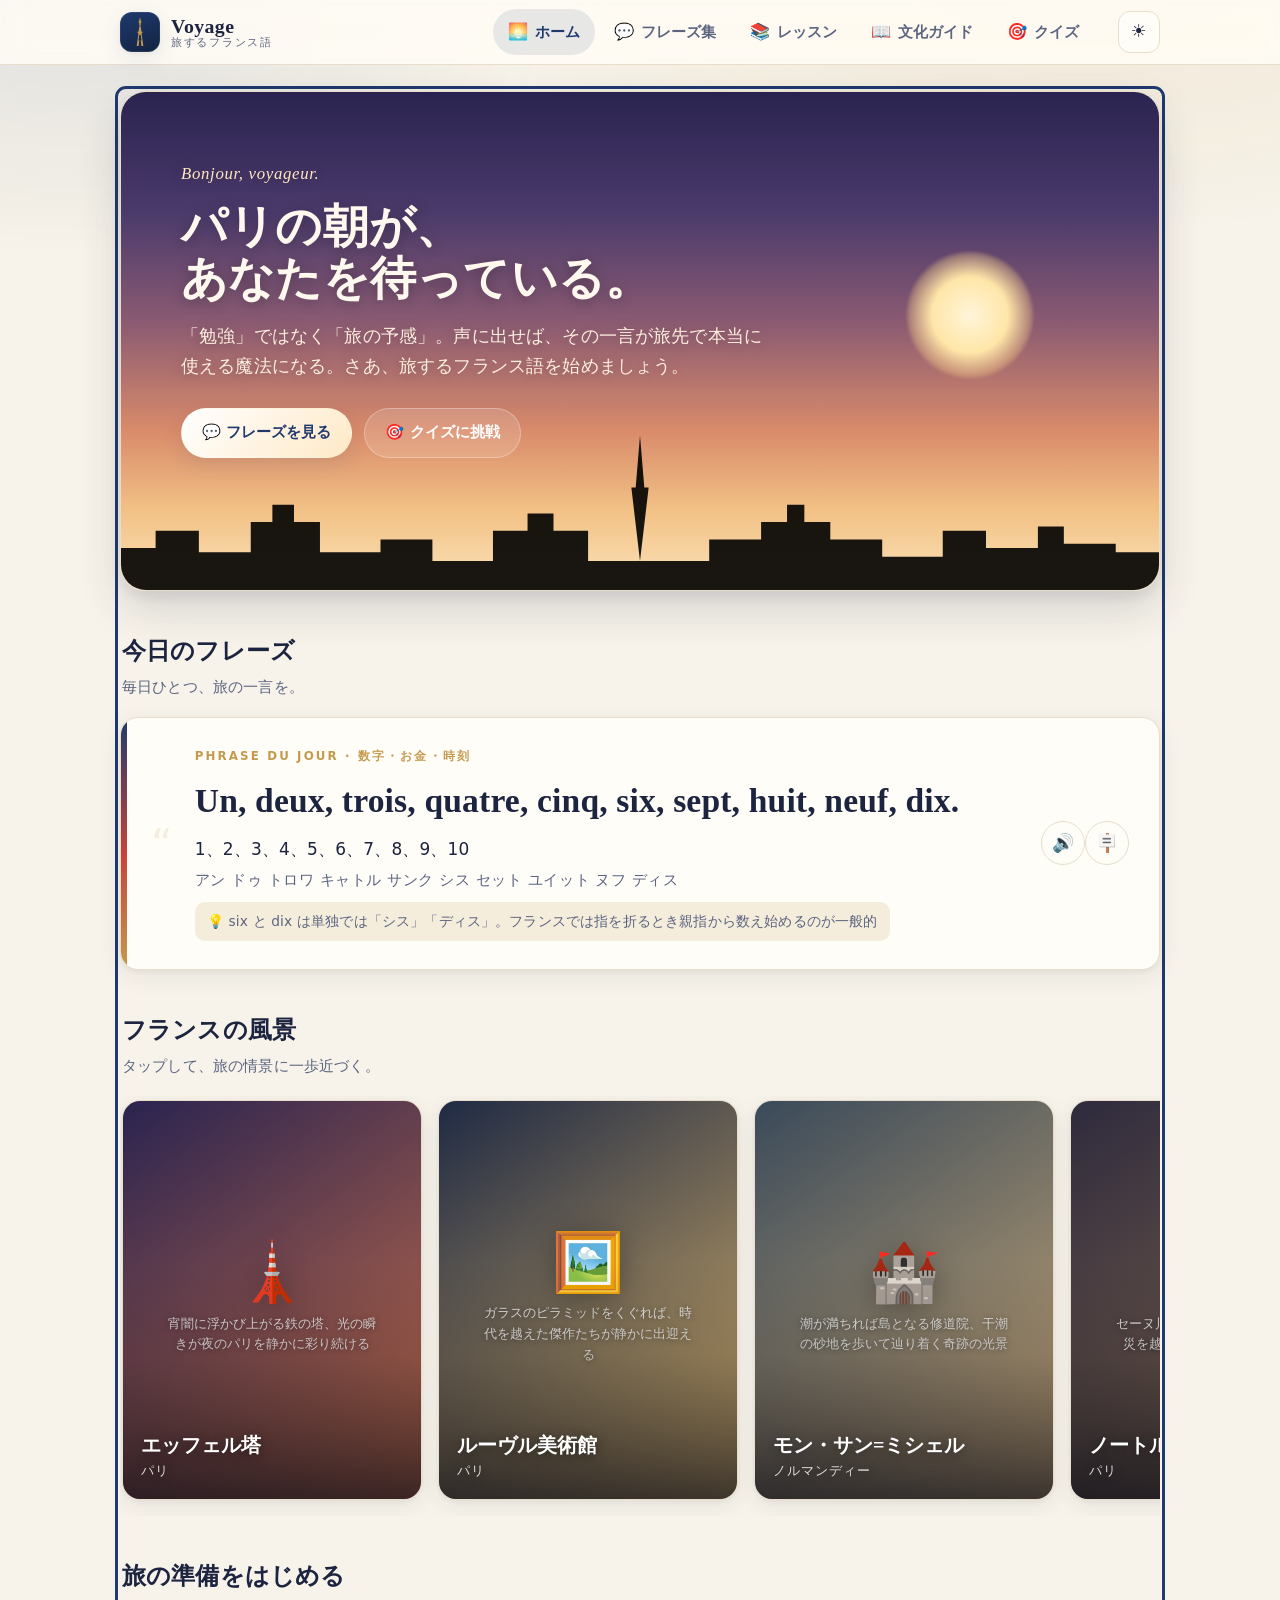
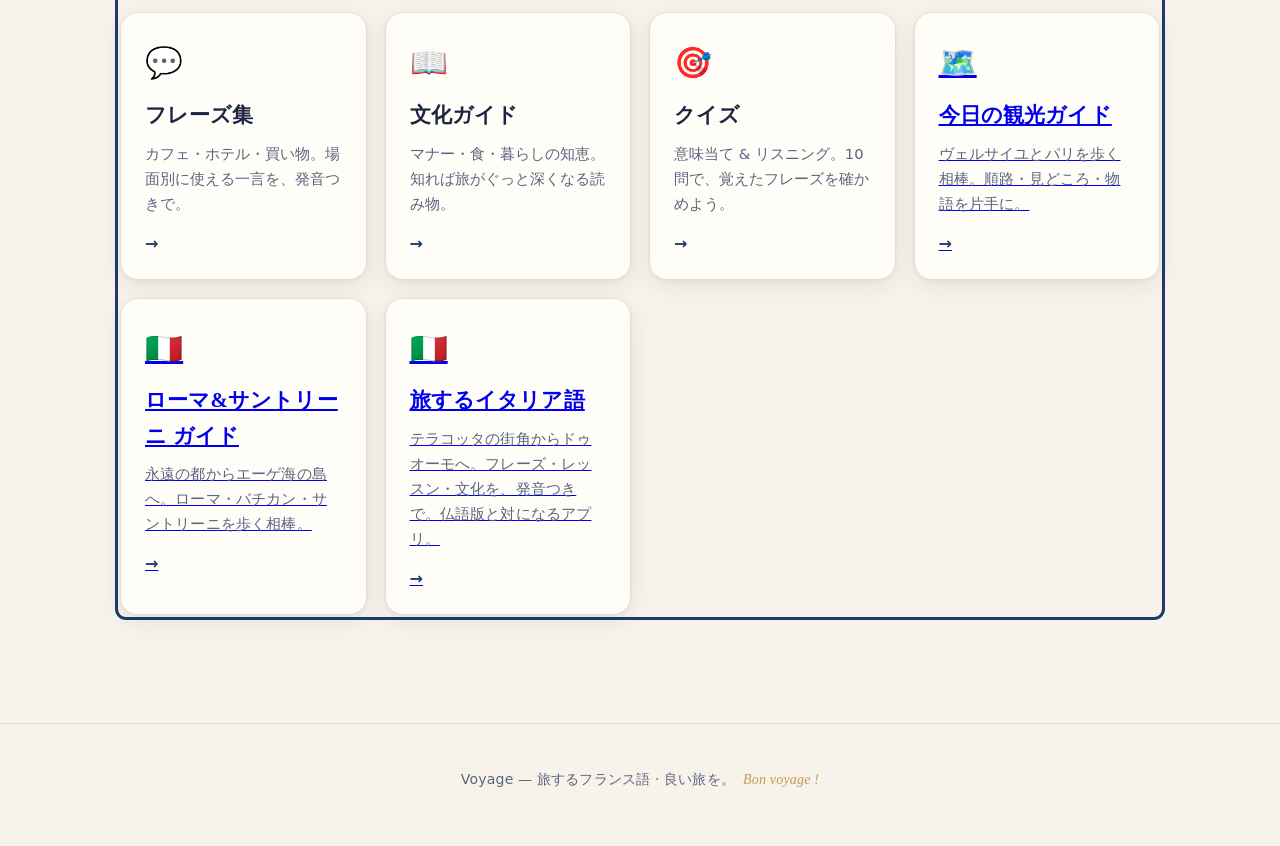
==== commit c8b0aee8: "旅するイタリア語 + 学習システム(SRS・想起フリップ・シャドーイング・シーン会話ドリル) - app-it.html: イタリア語版アプリ(118句・文化12本・写真16点・会話6シーン) - j" ====
--- a/index.html
+++ b/index.html
@@ -8,6 +8,7 @@
   <title>Voyage — 旅するフランス語</title>
   <link rel="icon" href="data:image/svg+xml,%3Csvg xmlns='http://www.w3.org/2000/svg' viewBox='0 0 100 100'%3E%3Ctext y='.9em' font-size='90'%3E🗼%3C/text%3E%3C/svg%3E">
   <link rel="stylesheet" href="css/style.css">
+  <link rel="stylesheet" href="css/learn.css">
   <!-- テーマのちらつき防止: 描画前に保存済みテーマを適用 -->
   <script>
     (function () {
@@ -43,6 +44,7 @@
       <nav class="tabs" role="tablist" aria-label="メインナビゲーション">
         <button class="tabs__btn is-active" role="tab" data-nav="home" aria-selected="true"><span class="tabs__icon" aria-hidden="true">🌅</span><span class="tabs__label">ホーム</span></button>
         <button class="tabs__btn" role="tab" data-nav="phrases" aria-selected="false"><span class="tabs__icon" aria-hidden="true">💬</span><span class="tabs__label">フレーズ集</span></button>
+        <button class="tabs__btn" role="tab" data-nav="learn" aria-selected="false"><span class="tabs__icon" aria-hidden="true">📚</span><span class="tabs__label">レッスン</span></button>
         <button class="tabs__btn" role="tab" data-nav="culture" aria-selected="false"><span class="tabs__icon" aria-hidden="true">📖</span><span class="tabs__label">文化ガイド</span></button>
         <button class="tabs__btn" role="tab" data-nav="quiz" aria-selected="false"><span class="tabs__icon" aria-hidden="true">🎯</span><span class="tabs__label">クイズ</span></button>
       </nav>
@@ -131,6 +133,12 @@
             <span class="nav-card__desc">永遠の都からエーゲ海の島へ。ローマ・バチカン・サントリーニを歩く相棒。</span>
             <span class="nav-card__go" aria-hidden="true">→</span>
           </a>
+          <a class="nav-card" href="app-it.html">
+            <span class="nav-card__icon" aria-hidden="true">🇮🇹</span>
+            <span class="nav-card__title">旅するイタリア語</span>
+            <span class="nav-card__desc">テラコッタの街角からドゥオーモへ。フレーズ・レッスン・文化を、発音つきで。仏語版と対になるアプリ。</span>
+            <span class="nav-card__go" aria-hidden="true">→</span>
+          </a>
         </div>
       </div>
     </section>
@@ -143,6 +151,15 @@
       </div>
       <div id="phraseChips" class="chips" role="toolbar" aria-label="カテゴリで絞り込み"></div>
       <div id="phraseList" class="phrase-grid" aria-live="polite"></div>
+    </section>
+
+    <!-- レッスン -->
+    <section id="view-learn" class="view" role="tabpanel" aria-label="レッスン" tabindex="-1" hidden>
+      <div class="view__head">
+        <h1 class="view__title">レッスン</h1>
+        <p class="view__lead">毎日5分。忘れかけた頃に思い出すから、身につく。</p>
+      </div>
+      <div id="learnRoot" class="learn-mount"></div>
     </section>
 
     <!-- 文化ガイド -->
@@ -194,6 +211,7 @@
   <script src="data/culture.js"></script>
   <script src="data/photos.js"></script>
   <script src="js/quiz.js"></script>
+  <script src="js/learn.js"></script>
   <script src="js/app.js"></script>
 </body>
 </html>
--- a/css/learn.css
+++ b/css/learn.css
@@ -0,0 +1,232 @@
+/* =========================================================
+   css/learn.css — Voyage レッスン(SRS/想起/シャドーイング/会話)
+   DESIGN.md の CSS 変数契約準拠。quiz と調和するカード様式。両テーマ対応。
+   ========================================================= */
+
+.learn-root { font-family: var(--sans); color: var(--ink); max-width: 640px; margin: 0 auto; }
+.learn-root *, .learn-root *::before, .learn-root *::after { box-sizing: border-box; }
+
+/* --- カード共通 --- */
+.learn-card {
+  background: var(--surface);
+  border: 1px solid var(--line);
+  border-radius: var(--radius);
+  box-shadow: var(--shadow);
+  padding: 1.5rem 1.4rem;
+  margin: 0 0 1rem;
+}
+
+/* --- ボタン --- */
+.learn-btn {
+  display: inline-flex; align-items: center; justify-content: center; gap: .4rem;
+  min-height: 48px; padding: .7rem 1.5rem;
+  border-radius: calc(var(--radius) / 1.6);
+  border: 1px solid var(--line); background: var(--surface); color: var(--ink);
+  font-size: 1rem; font-weight: 600; cursor: pointer;
+  transition: transform .15s var(--ease), box-shadow .15s var(--ease), background .15s var(--ease);
+}
+.learn-btn:hover { transform: translateY(-2px); box-shadow: var(--shadow); }
+.learn-btn:active { transform: translateY(0) scale(.97); }
+.learn-btn-primary {
+  background: linear-gradient(135deg, var(--accent), var(--accent-2));
+  color: #fff; border: none;
+}
+.learn-btn__sub {
+  font-size: .78rem; font-weight: 600; opacity: .85;
+  padding: .1rem .5rem; border-radius: 999px; background: rgba(255, 255, 255, .22);
+}
+
+/* --- 音声ボタン --- */
+.learn-audio {
+  display: inline-flex; align-items: center; justify-content: center; gap: .35rem;
+  min-height: 44px; min-width: 44px; padding: .5rem .9rem;
+  border-radius: 999px; border: 1px solid var(--line);
+  background: var(--surface); color: var(--ink); font-size: .95rem; font-weight: 600;
+  cursor: pointer; transition: transform .15s var(--ease), box-shadow .2s var(--ease), border-color .15s;
+}
+.learn-audio:hover { transform: translateY(-1px); box-shadow: var(--shadow); border-color: var(--accent); }
+.learn-audio:active { transform: scale(.95); }
+.learn-audio.is-speaking { border-color: var(--accent); box-shadow: 0 0 0 3px var(--accent-soft); }
+.learn-audio--lg { width: 60px; height: 60px; border-radius: 50%; font-size: 1.5rem; border: 2px solid var(--accent); }
+.learn-audio--pill { background: var(--bg-2); }
+
+/* --- 見出し / 補助 --- */
+.learn-h3 { font-family: var(--serif); font-size: 1.15rem; color: var(--accent); margin: 0 0 .6rem; }
+.learn-note { color: var(--ink-soft); font-size: .875rem; margin: 0 0 .75rem; line-height: 1.55; }
+.learn-kicker { color: var(--ink-soft); font-size: .8rem; font-weight: 700; letter-spacing: .04em; margin: 0 0 1rem; text-transform: none; }
+.learn-section { margin: 0 0 1rem; }
+
+/* --- 空状態 --- */
+.learn-empty { text-align: center; color: var(--ink-soft); padding: 2.5rem 1.5rem; }
+.learn-empty__icon { font-size: 2.6rem; margin-bottom: .5rem; }
+
+/* --- 今日の状況 --- */
+.learn-status { text-align: center; }
+.learn-status__grid { display: grid; grid-template-columns: repeat(3, 1fr); gap: .6rem; margin: 0 0 1.25rem; }
+.learn-stat {
+  display: flex; flex-direction: column; align-items: center; gap: .2rem;
+  padding: .8rem .4rem; background: var(--bg-2); border-radius: calc(var(--radius) / 1.5);
+}
+.learn-stat__n { font-family: var(--serif); font-size: 1.7rem; font-weight: 700; color: var(--accent); line-height: 1; }
+.learn-stat__l { font-size: .78rem; color: var(--ink-soft); }
+.learn-stat__l em { color: var(--gold); font-style: normal; font-weight: 700; }
+.learn-start { width: 100%; font-size: 1.05rem; }
+.learn-start-extra { width: 100%; }
+.learn-done-msg { color: var(--ink); margin: 0 0 1rem; }
+
+/* --- シーン会話一覧 --- */
+.learn-scene-list { display: grid; gap: .6rem; }
+.learn-scene-card {
+  display: flex; align-items: center; gap: .9rem; width: 100%; text-align: left;
+  padding: .9rem 1rem; min-height: 56px;
+  background: var(--surface); border: 1px solid var(--line);
+  border-radius: calc(var(--radius) / 1.5); color: var(--ink); cursor: pointer;
+  transition: transform .15s var(--ease), border-color .15s, box-shadow .15s;
+}
+.learn-scene-card:hover { transform: translateY(-2px); border-color: var(--accent); box-shadow: var(--shadow); }
+.learn-scene-card:active { transform: scale(.98); }
+.learn-scene-card__icon { font-size: 1.7rem; flex: none; }
+.learn-scene-card__body { display: flex; flex-direction: column; gap: .1rem; min-width: 0; }
+.learn-scene-card__title { font-weight: 700; }
+.learn-scene-card__desc { font-size: .82rem; color: var(--ink-soft); }
+.learn-check {
+  display: inline-flex; align-items: center; justify-content: center;
+  width: 1.2em; height: 1.2em; border-radius: 50%;
+  background: var(--gold-soft); color: var(--gold); font-size: .85em; font-weight: 700;
+}
+
+/* --- 定着率バー --- */
+.learn-retention { display: grid; gap: .7rem; }
+.learn-ret__top { display: flex; justify-content: space-between; align-items: baseline; margin: 0 0 .3rem; }
+.learn-ret__name { font-weight: 600; font-size: .92rem; }
+.learn-ret__pct { color: var(--gold); font-weight: 700; font-size: .9rem; }
+.learn-bar { height: 9px; background: var(--line); border-radius: 999px; overflow: hidden; }
+.learn-bar__fill {
+  height: 100%; border-radius: 999px;
+  background: linear-gradient(90deg, var(--accent), var(--gold));
+  transition: width .5s var(--ease);
+}
+
+/* --- セッション進捗 --- */
+.learn-progress { display: flex; align-items: center; gap: .75rem; margin: 0 0 1rem; }
+.learn-progress__track { flex: 1; height: 8px; background: var(--line); border-radius: 999px; overflow: hidden; }
+.learn-progress__fill {
+  height: 100%; border-radius: 999px;
+  background: linear-gradient(90deg, var(--accent), var(--gold));
+  transition: width .4s var(--ease);
+}
+.learn-quit {
+  flex: none; width: 44px; height: 44px; border-radius: 50%;
+  border: 1px solid var(--line); background: var(--surface); color: var(--ink-soft);
+  font-size: 1.05rem; cursor: pointer; transition: color .15s, border-color .15s;
+}
+.learn-quit:hover { color: var(--accent-2); border-color: var(--accent-2); }
+
+/* --- 出題 --- */
+.learn-play { text-align: center; }
+.learn-prompt { margin: 0 0 1.4rem; }
+.learn-fr { font-family: var(--serif); font-size: 1.6rem; color: var(--accent); margin: .5rem 0; line-height: 1.4; }
+.learn-listen { display: flex; flex-direction: column; align-items: center; gap: .75rem; }
+.learn-listen__btn {
+  width: 66px; height: 66px; border-radius: 50%; border: 2px solid var(--accent);
+  background: var(--surface); font-size: 1.8rem; cursor: pointer;
+  transition: transform .15s var(--ease), box-shadow .2s;
+}
+.learn-listen__btn:hover { transform: scale(1.07); box-shadow: var(--shadow); }
+.learn-listen__btn:active { transform: scale(.94); }
+
+.learn-options { display: grid; gap: .7rem; }
+.learn-option {
+  padding: .9rem 1rem; min-height: 52px;
+  border-radius: calc(var(--radius) / 1.6); border: 1px solid var(--line);
+  background: var(--surface); color: var(--ink); font-size: 1rem; cursor: pointer; text-align: left;
+  transition: transform .12s var(--ease), border-color .15s, background .15s;
+}
+.learn-option:hover:not(:disabled) { border-color: var(--accent); transform: translateX(3px); }
+.learn-option:active:not(:disabled) { transform: scale(.98); }
+.learn-option:disabled { cursor: default; opacity: .9; }
+.learn-option.is-correct { border-color: #2e7d46; background: rgba(46, 125, 70, .14); font-weight: 700; }
+.learn-option.is-wrong { border-color: #c0392b; background: rgba(192, 57, 43, .14); }
+
+.learn-feedback { margin: 1rem 0 0; padding: 1rem 1.1rem; border-radius: var(--radius); text-align: center; }
+.learn-feedback.is-correct { background: rgba(46, 125, 70, .12); border: 1px solid #2e7d46; animation: learn-pop .45s var(--ease); }
+.learn-feedback.is-wrong { background: rgba(192, 57, 43, .12); border: 1px solid #c0392b; }
+.learn-feedback__h { font-weight: 700; font-size: 1.15rem; margin: 0 0 .4rem; }
+.learn-feedback__fr { font-family: var(--serif); color: var(--accent); font-size: 1.2rem; margin: 0 0 .2rem; }
+.learn-feedback__ja { color: var(--ink); margin: 0 0 .8rem; }
+.learn-feedback__kana { color: var(--ink-soft); font-size: .85em; }
+.learn-next { margin: .3rem auto 0; }
+@keyframes learn-pop { 0% { transform: scale(.94); } 50% { transform: scale(1.04); } 100% { transform: scale(1); } }
+
+/* --- フリップカード(3D) --- */
+.learn-flip { perspective: 1200px; margin: 0 0 1.2rem; cursor: pointer; }
+.learn-flip__inner {
+  position: relative; width: 100%; min-height: 200px;
+  transform-style: preserve-3d; transition: transform .55s var(--ease);
+}
+.learn-flip.is-flipped .learn-flip__inner { transform: rotateY(180deg); }
+.learn-flip__face {
+  position: absolute; inset: 0; width: 100%; min-height: 200px;
+  display: flex; flex-direction: column; align-items: center; justify-content: center; gap: .5rem;
+  padding: 1.4rem; border-radius: var(--radius); border: 1px solid var(--line);
+  background: var(--bg-2); backface-visibility: hidden; -webkit-backface-visibility: hidden;
+}
+.learn-flip__back { transform: rotateY(180deg); background: var(--surface); box-shadow: inset 0 0 0 2px var(--accent-soft); }
+.learn-flip__ja { font-size: 1.4rem; font-weight: 700; color: var(--ink); margin: 0; text-align: center; }
+.learn-flip__cue { color: var(--accent-2); font-weight: 600; margin: 0; }
+.learn-flip__hint { color: var(--ink-soft); font-size: .8rem; }
+.learn-flip__fr { font-family: var(--serif); font-size: 1.55rem; color: var(--accent); margin: 0; text-align: center; }
+.learn-flip__kana { color: var(--ink-soft); margin: 0; }
+.learn-flip__audio { margin-top: .4rem; }
+/* reduced-motion: 3D回転せず即時切替 */
+.learn-flip.is-reduced .learn-flip__inner { transition: none; }
+.learn-flip.is-reduced.is-flipped .learn-flip__inner { transform: none; }
+.learn-flip.is-reduced .learn-flip__back { transform: none; }
+.learn-flip.is-reduced .learn-flip__front { backface-visibility: visible; }
+.learn-flip.is-reduced.is-flipped .learn-flip__front { display: none; }
+.learn-flip.is-reduced:not(.is-flipped) .learn-flip__back { display: none; }
+
+.learn-selfeval { display: grid; grid-template-columns: 1fr 1fr; gap: .7rem; }
+.learn-eval-yes { border-color: #2e7d46; color: #2e7d46; }
+.learn-eval-yes:hover { background: rgba(46, 125, 70, .12); }
+.learn-eval-no { border-color: var(--gold); color: var(--gold); }
+.learn-eval-no:hover { background: var(--gold-soft); }
+
+/* --- シャドーイング --- */
+.learn-shadow { text-align: center; }
+.learn-shadow__fr { font-family: var(--serif); font-size: 1.55rem; color: var(--accent); margin: .3rem 0 .2rem; }
+.learn-shadow__kana { color: var(--ink-soft); margin: 0 0 1rem; }
+.learn-shadow__btns { display: flex; flex-wrap: wrap; justify-content: center; gap: .6rem; margin: 0 0 1.2rem; }
+
+/* --- 結果 --- */
+.learn-result { text-align: center; }
+.learn-result__icon { font-size: 3rem; margin: 0 0 .3rem; }
+.learn-result__praise { font-family: var(--serif); font-size: 1.6rem; font-weight: 700; color: var(--accent-2); margin: 0 0 .3rem; }
+.learn-result__sub { color: var(--ink-soft); margin: 0 0 1.25rem; }
+.learn-result__stats { display: grid; grid-template-columns: repeat(3, 1fr); gap: .6rem; margin: 0 0 1.4rem; }
+.learn-scene-actions { display: grid; gap: .7rem; margin: 0 0 1rem; }
+
+/* --- 会話ターン --- */
+.learn-turn { }
+.learn-turn__who {
+  display: inline-block; font-size: .78rem; font-weight: 700; letter-spacing: .04em;
+  color: var(--ink-soft); margin: 0 0 .6rem; padding: .15rem .7rem;
+  border-radius: 999px; background: var(--bg-2);
+}
+.learn-turn--them .learn-turn__who { color: var(--accent); background: var(--accent-soft); }
+.learn-turn--you .learn-turn__who { color: var(--accent-2); background: var(--accent2-soft); }
+.learn-turn__fr { font-family: var(--serif); font-size: 1.45rem; color: var(--accent); margin: 0 0 .3rem; }
+.learn-turn__kana { color: var(--ink-soft); margin: 0 0 .3rem; }
+.learn-turn__ja { color: var(--ink); margin: 0 0 1rem; }
+.learn-turn__hint { font-size: 1.1rem; color: var(--ink); margin: 0 0 1.2rem; }
+.learn-turn__audio { display: flex; flex-wrap: wrap; gap: .6rem; margin: 0 0 1rem; }
+.learn-turn .learn-next { display: block; width: 100%; }
+.learn-reveal { width: 100%; }
+.learn-playall.is-playing { opacity: .7; }
+
+@media (prefers-reduced-motion: reduce) {
+  .learn-btn, .learn-audio, .learn-option, .learn-scene-card,
+  .learn-listen__btn, .learn-bar__fill, .learn-progress__fill { transition: none; }
+  .learn-feedback.is-correct { animation: none; }
+  .learn-flip__inner { transition: none !important; }
+}
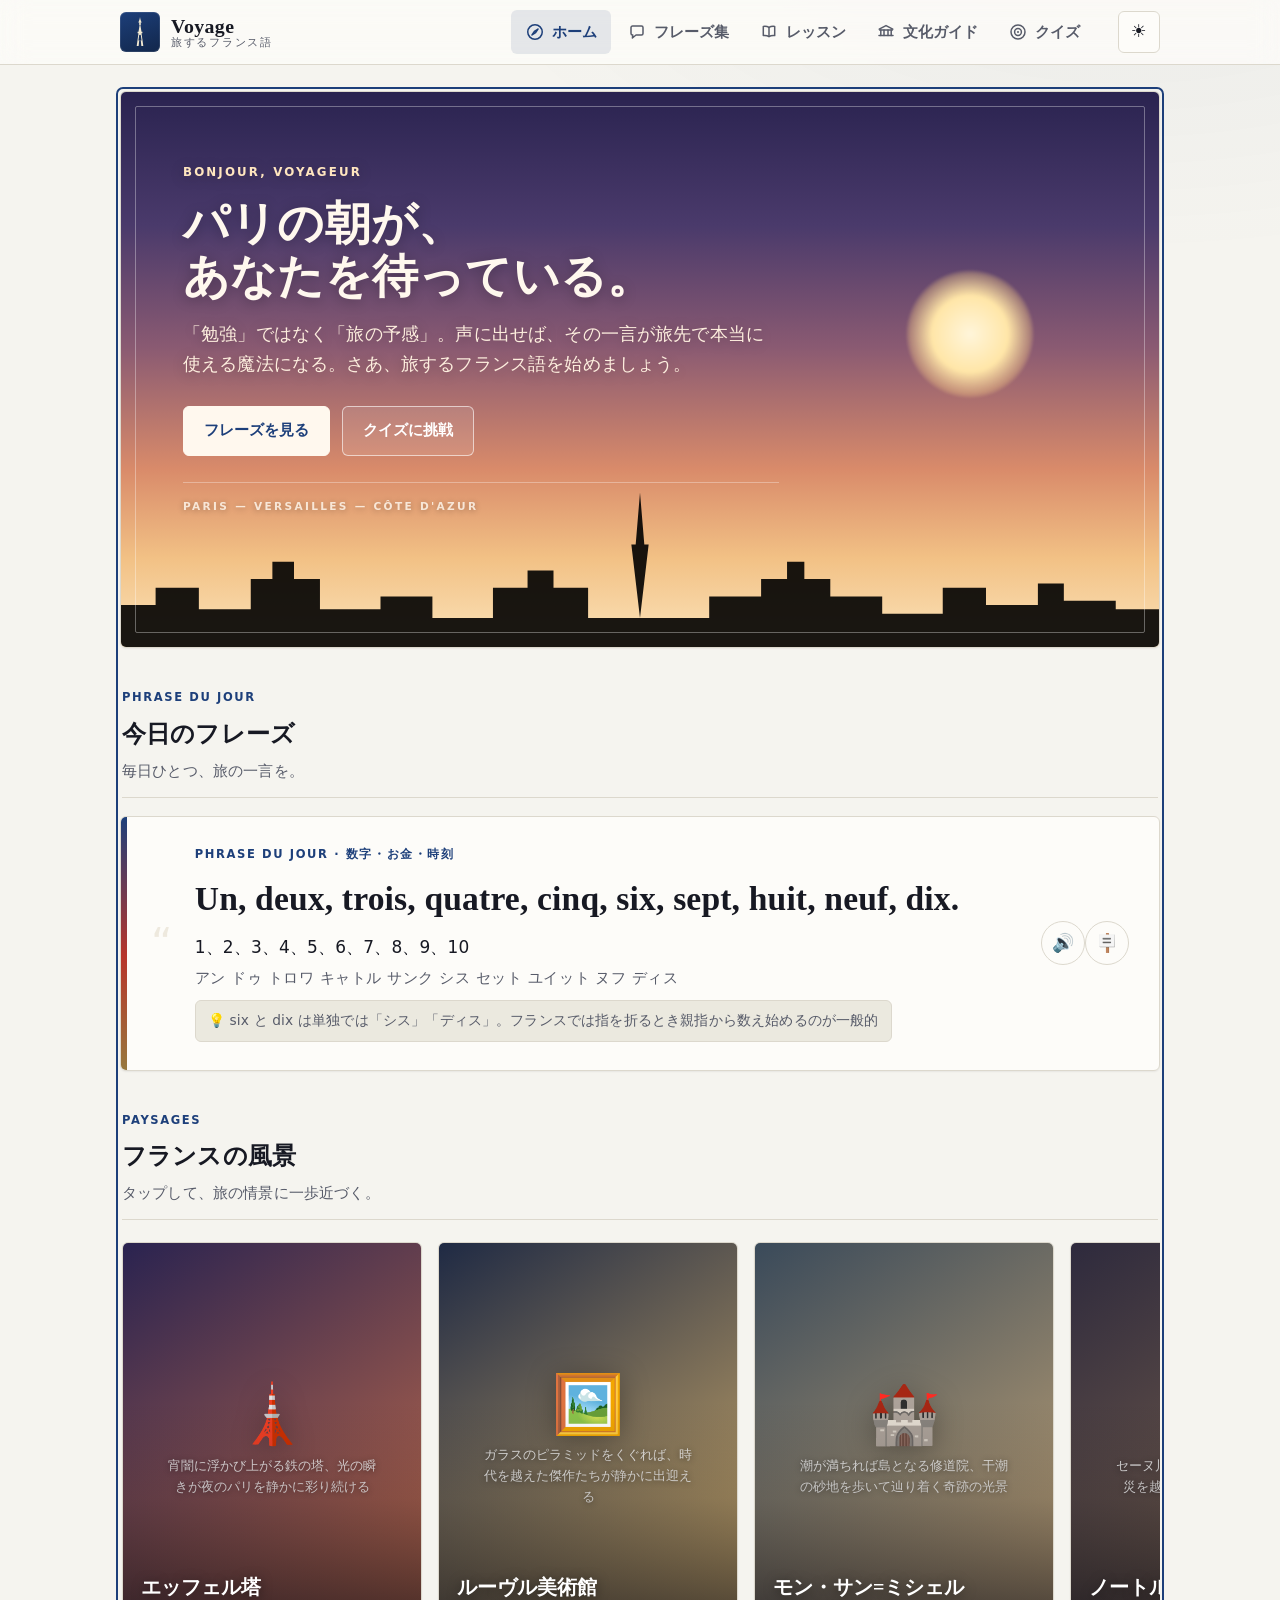
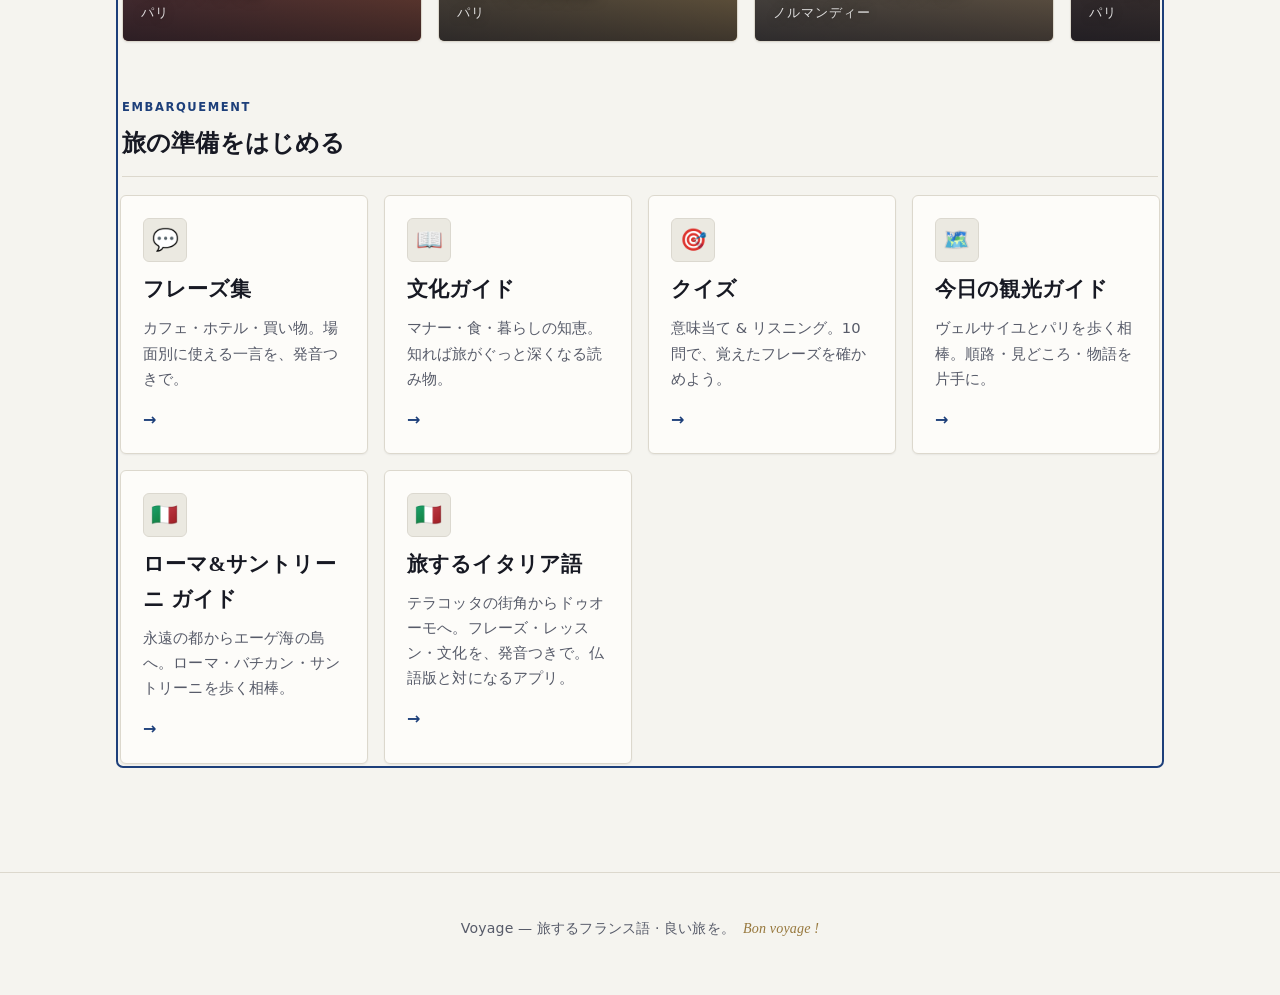
==== commit f2c34690: "デザイン刷新v2(アプリ側): 紙白×インクのトークン・線画SVGタブ・キッカー見出し・ポスターヒーロー - 絵文字チローム全廃、カードはボーダー主体・角6px、金は真鍮に減量 - ダークテーマを夜牢" ====
--- a/index.html
+++ b/index.html
@@ -42,11 +42,11 @@
       </a>
 
       <nav class="tabs" role="tablist" aria-label="メインナビゲーション">
-        <button class="tabs__btn is-active" role="tab" data-nav="home" aria-selected="true"><span class="tabs__icon" aria-hidden="true">🌅</span><span class="tabs__label">ホーム</span></button>
-        <button class="tabs__btn" role="tab" data-nav="phrases" aria-selected="false"><span class="tabs__icon" aria-hidden="true">💬</span><span class="tabs__label">フレーズ集</span></button>
-        <button class="tabs__btn" role="tab" data-nav="learn" aria-selected="false"><span class="tabs__icon" aria-hidden="true">📚</span><span class="tabs__label">レッスン</span></button>
-        <button class="tabs__btn" role="tab" data-nav="culture" aria-selected="false"><span class="tabs__icon" aria-hidden="true">📖</span><span class="tabs__label">文化ガイド</span></button>
-        <button class="tabs__btn" role="tab" data-nav="quiz" aria-selected="false"><span class="tabs__icon" aria-hidden="true">🎯</span><span class="tabs__label">クイズ</span></button>
+        <button class="tabs__btn is-active" role="tab" data-nav="home" aria-selected="true"><span class="tabs__icon" aria-hidden="true"><svg viewBox="0 0 20 20" width="20" height="20" fill="none" stroke="currentColor" stroke-width="1.5" stroke-linecap="round" stroke-linejoin="round"><circle cx="10" cy="10" r="7.25"/><path d="M13 7 10.6 10.6 7 13 9.4 9.4 13 7Z"/></svg></span><span class="tabs__label">ホーム</span></button>
+        <button class="tabs__btn" role="tab" data-nav="phrases" aria-selected="false"><span class="tabs__icon" aria-hidden="true"><svg viewBox="0 0 20 20" width="20" height="20" fill="none" stroke="currentColor" stroke-width="1.5" stroke-linecap="round" stroke-linejoin="round"><path d="M5.5 4h9A1.5 1.5 0 0 1 16 5.5v6A1.5 1.5 0 0 1 14.5 13H9l-3.6 3 .35-3H5.5A1.5 1.5 0 0 1 4 11.5v-6A1.5 1.5 0 0 1 5.5 4Z"/></svg></span><span class="tabs__label">フレーズ集</span></button>
+        <button class="tabs__btn" role="tab" data-nav="learn" aria-selected="false"><span class="tabs__icon" aria-hidden="true"><svg viewBox="0 0 20 20" width="20" height="20" fill="none" stroke="currentColor" stroke-width="1.5" stroke-linecap="round" stroke-linejoin="round"><path d="M10 5.4C8.4 4.4 6.4 4.1 4.3 4.4v9.2c2.1-.3 4.1 0 5.7 1 1.6-1 3.6-1.3 5.7-1V4.4c-2.1-.3-4.1 0-5.7 1Z"/><path d="M10 5.4v9.2"/></svg></span><span class="tabs__label">レッスン</span></button>
+        <button class="tabs__btn" role="tab" data-nav="culture" aria-selected="false"><span class="tabs__icon" aria-hidden="true"><svg viewBox="0 0 20 20" width="20" height="20" fill="none" stroke="currentColor" stroke-width="1.5" stroke-linecap="round" stroke-linejoin="round"><path d="M3.2 7.2 10 3.6l6.8 3.6"/><path d="M4.8 8v5.4M8 8v5.4M12 8v5.4M15.2 8v5.4"/><path d="M3.6 8h12.8M3 13.6h14"/></svg></span><span class="tabs__label">文化ガイド</span></button>
+        <button class="tabs__btn" role="tab" data-nav="quiz" aria-selected="false"><span class="tabs__icon" aria-hidden="true"><svg viewBox="0 0 20 20" width="20" height="20" fill="none" stroke="currentColor" stroke-width="1.5" stroke-linecap="round" stroke-linejoin="round"><circle cx="10" cy="10" r="7"/><circle cx="10" cy="10" r="3.4"/><circle cx="10" cy="10" r="1" fill="currentColor" stroke="none"/></svg></span><span class="tabs__label">クイズ</span></button>
       </nav>
 
       <button class="theme-toggle" id="themeToggle" type="button" aria-label="テーマ切替" title="ライト / ダーク切替">
@@ -69,19 +69,21 @@
           </svg>
         </div>
         <div class="hero__content">
-          <p class="hero__eyebrow">Bonjour, voyageur.</p>
+          <p class="hero__eyebrow">Bonjour, voyageur</p>
           <h1 class="hero__title"><span>パリの朝が、</span><br><span>あなたを待っている。</span></h1>
           <p class="hero__lead">「勉強」ではなく「旅の予感」。声に出せば、その一言が旅先で本当に使える魔法になる。さあ、旅するフランス語を始めましょう。</p>
           <div class="hero__actions">
-            <button class="btn btn-primary" data-nav="phrases" type="button">💬 フレーズを見る</button>
-            <button class="btn" data-nav="quiz" type="button">🎯 クイズに挑戦</button>
+            <button class="btn btn-primary" data-nav="phrases" type="button">フレーズを見る</button>
+            <button class="btn" data-nav="quiz" type="button">クイズに挑戦</button>
           </div>
+          <p class="hero__route" aria-hidden="true">Paris — Versailles — Côte d'Azur</p>
         </div>
       </div>
 
       <!-- 今日のフレーズ -->
       <div class="section">
         <div class="section__head">
+          <p class="kicker">Phrase du jour</p>
           <h2 class="section__title">今日のフレーズ</h2>
           <p class="section__desc">毎日ひとつ、旅の一言を。</p>
         </div>
@@ -91,6 +93,7 @@
       <!-- フランスの風景(写真ギャラリー) -->
       <div class="section gallery-section" id="gallerySection" hidden>
         <div class="section__head">
+          <p class="kicker">Paysages</p>
           <h2 class="section__title">フランスの風景</h2>
           <p class="section__desc">タップして、旅の情景に一歩近づく。</p>
         </div>
@@ -100,6 +103,7 @@
       <!-- 導線カード -->
       <div class="section">
         <div class="section__head">
+          <p class="kicker">Embarquement</p>
           <h2 class="section__title">旅の準備をはじめる</h2>
         </div>
         <div class="nav-cards">
@@ -146,6 +150,7 @@
     <!-- フレーズ集 -->
     <section id="view-phrases" class="view" role="tabpanel" aria-label="フレーズ集" tabindex="-1" hidden>
       <div class="view__head">
+        <p class="kicker">Répertoire</p>
         <h1 class="view__title">フレーズ集</h1>
         <p class="view__lead">場面を選んで、旅先で使える一言を。☆でお気に入りに保存できます。</p>
       </div>
@@ -156,6 +161,7 @@
     <!-- レッスン -->
     <section id="view-learn" class="view" role="tabpanel" aria-label="レッスン" tabindex="-1" hidden>
       <div class="view__head">
+        <p class="kicker">Leçon du jour</p>
         <h1 class="view__title">レッスン</h1>
         <p class="view__lead">毎日5分。忘れかけた頃に思い出すから、身につく。</p>
       </div>
@@ -165,6 +171,7 @@
     <!-- 文化ガイド -->
     <section id="view-culture" class="view" role="tabpanel" aria-label="文化ガイド" tabindex="-1" hidden>
       <div class="view__head">
+        <p class="kicker">Art de vivre</p>
         <h1 class="view__title">文化ガイド</h1>
         <p class="view__lead">知っておくと旅が変わる、フランスの作法と暮らしの知恵。</p>
       </div>
@@ -175,6 +182,7 @@
     <!-- クイズ -->
     <section id="view-quiz" class="view" role="tabpanel" aria-label="クイズ" tabindex="-1" hidden>
       <div class="view__head">
+        <p class="kicker">Révision</p>
         <h1 class="view__title">クイズ</h1>
         <p class="view__lead">全10問。意味当てとリスニングで、フレーズの記憶を確かめよう。</p>
       </div>
@@ -210,6 +218,8 @@
   <script src="data/phrases.js"></script>
   <script src="data/culture.js"></script>
   <script src="data/photos.js"></script>
+  <script src="data/grammar-fr.js"></script>
+  <script src="data/vocab-fr.js"></script>
   <script src="js/quiz.js"></script>
   <script src="js/learn.js"></script>
   <script src="js/app.js"></script>
--- a/css/style.css
+++ b/css/style.css
@@ -1,27 +1,29 @@
 /* =========================================================
    Voyage — 旅するフランス語  デザインシステム
-   世界観: パリの朝。クリーム地に深紺・トリコロールの差し色・金。
+   刷新 v2: ヴィンテージ鉄道ポスター × 現代エディトリアル。
+   紙白の地に深いボイヤージュ・ブルーとポスターレッド、
+   真鍮の抑えた差し色。罫線と余白で階層を組む。
    ========================================================= */
 
 /* --- CSS変数契約(ライト) --- */
 :root {
-  --bg: #f7f3ea;
-  --surface: #fffdf8;
-  --ink: #1c2440;
-  --ink-soft: #5c6480;
-  --line: #e7ddca;
-  --accent: #1f3a6e;        /* 深紺(主アクセント) */
-  --accent-2: #c8443a;      /* 赤(トリコロール) */
-  --gold: #c39b4e;          /* 金 */
-  --radius: 18px;
-  --shadow: 0 6px 24px rgba(28, 36, 64, 0.08), 0 2px 6px rgba(28, 36, 64, 0.05);
+  --bg: #f5f4ef;            /* 紙白(クリーム味を抜く) */
+  --surface: #fdfcf9;       /* カード地 */
+  --ink: #171923;           /* インク */
+  --ink-soft: #575b69;      /* 補助テキスト */
+  --line: #dcd8cd;          /* 罫線(温かみのある淡灰) */
+  --accent: #1d3f7a;        /* ボイヤージュ・ブルー(主アクセント) */
+  --accent-2: #b7352b;      /* ポスターレッド */
+  --gold: #97783d;          /* 真鍮(ホバー罫線・進捗のみ) */
+  --radius: 6px;
+  --shadow: 0 1px 2px rgba(23, 25, 35, 0.06);
 
   /* 派生トークン */
-  --bg-2: #efe7d6;
-  --accent-soft: rgba(31, 58, 110, 0.10);
-  --accent2-soft: rgba(200, 68, 58, 0.10);
-  --gold-soft: rgba(195, 155, 78, 0.16);
-  --shadow-lift: 0 18px 44px rgba(28, 36, 64, 0.16), 0 6px 14px rgba(28, 36, 64, 0.08);
+  --bg-2: #ebe9df;
+  --accent-soft: rgba(29, 63, 122, 0.10);
+  --accent2-soft: rgba(183, 53, 43, 0.10);
+  --gold-soft: rgba(151, 120, 61, 0.14);
+  --shadow-lift: 0 2px 8px rgba(23, 25, 35, 0.10);
   --serif: Georgia, "Times New Roman", "Yu Mincho", "Hiragino Mincho ProN", serif;
   --sans: system-ui, -apple-system, "Segoe UI", "Hiragino Sans", "Noto Sans JP", Meiryo, sans-serif;
   --header-h: 64px;
@@ -31,22 +33,22 @@
 
 /* --- CSS変数契約(ダーク) --- */
 [data-theme="dark"] {
-  --bg: #10131f;
-  --surface: #191d2e;
-  --ink: #eef0f8;
-  --ink-soft: #a3a9c4;
-  --line: #2a3049;
-  --accent: #7ea2e0;
+  --bg: #101320;            /* 夜牢紺 */
+  --surface: #181c2b;
+  --ink: #eef0f6;
+  --ink-soft: #a2a7ba;
+  --line: #2a2f42;
+  --accent: #8aa9e6;
   --accent-2: #e0736a;
-  --gold: #d9b876;
-  --radius: 18px;
-  --shadow: 0 8px 28px rgba(0, 0, 0, 0.44), 0 2px 8px rgba(0, 0, 0, 0.3);
-
-  --bg-2: #171b2b;
-  --accent-soft: rgba(126, 162, 224, 0.16);
+  --gold: #c2a15f;
+  --radius: 6px;
+  --shadow: 0 1px 2px rgba(0, 0, 0, 0.44);
+
+  --bg-2: #1e2334;
+  --accent-soft: rgba(138, 169, 230, 0.16);
   --accent2-soft: rgba(224, 115, 106, 0.16);
-  --gold-soft: rgba(217, 184, 118, 0.16);
-  --shadow-lift: 0 22px 50px rgba(0, 0, 0, 0.55), 0 8px 18px rgba(0, 0, 0, 0.4);
+  --gold-soft: rgba(194, 161, 95, 0.16);
+  --shadow-lift: 0 2px 10px rgba(0, 0, 0, 0.55);
 }
 
 /* --- リセット & 基本 --- */
@@ -64,24 +66,30 @@
   transition: background-color .5s var(--ease), color .5s var(--ease);
 }
 body::before {
-  /* うっすらとした朝焼けの空気感 */
+  /* 紙にうっすら差す光。控えめに(グラデ頼みにしない) */
   content: "";
   position: fixed;
   inset: 0;
   pointer-events: none;
   z-index: 0;
   background:
-    radial-gradient(1100px 520px at 85% -8%, var(--gold-soft), transparent 60%),
-    radial-gradient(900px 480px at 5% 0%, var(--accent-soft), transparent 55%);
-  opacity: .9;
+    radial-gradient(1100px 560px at 88% -10%, var(--accent-soft), transparent 62%);
+  opacity: .5;
 }
 img, svg { max-width: 100%; }
 button { font: inherit; color: inherit; cursor: pointer; }
-:focus-visible { outline: 3px solid var(--accent); outline-offset: 2px; border-radius: 6px; }
+:focus-visible { outline: 2px solid var(--accent); outline-offset: 2px; border-radius: 3px; }
+
+/* キッカー(仏/伊語の小さな大文字。見出しの上に置く) */
+.kicker {
+  margin: 0 0 6px;
+  font-size: .72rem; font-weight: 700; letter-spacing: .14em;
+  text-transform: uppercase; color: var(--accent);
+}
 
 .skip-link {
   position: fixed; top: -60px; left: 12px; z-index: 200;
-  background: var(--accent); color: #fff; padding: 10px 16px; border-radius: 10px;
+  background: var(--accent); color: #fff; padding: 10px 16px; border-radius: var(--radius);
   transition: top .2s var(--ease);
 }
 .skip-link:focus { top: 12px; }
@@ -108,32 +116,33 @@
 }
 .brand { display: flex; align-items: center; gap: 11px; text-decoration: none; color: var(--ink); }
 .brand__mark {
-  display: grid; place-items: center; width: 40px; height: 40px; border-radius: 12px;
-  color: var(--gold);
-  background: linear-gradient(160deg, var(--accent), color-mix(in srgb, var(--accent) 60%, #000));
-  box-shadow: inset 0 0 0 1px rgba(255,255,255,.08), var(--shadow);
+  display: grid; place-items: center; width: 40px; height: 40px; border-radius: var(--radius);
+  color: #f3ead2;
+  background: linear-gradient(160deg, var(--accent), color-mix(in srgb, var(--accent) 62%, #000));
+  box-shadow: inset 0 0 0 1px rgba(255,255,255,.10);
 }
 .brand__text { display: flex; flex-direction: column; line-height: 1.05; }
 .brand__name { font-family: var(--serif); font-size: 1.24rem; font-weight: 700; letter-spacing: .02em; }
 .brand__sub { font-size: .68rem; color: var(--ink-soft); letter-spacing: .16em; }
 
-.tabs { display: flex; gap: 4px; margin-left: auto; margin-right: 6px; }
+.tabs { display: flex; gap: 2px; margin-left: auto; margin-right: 6px; }
 .tabs__btn {
   display: inline-flex; align-items: center; gap: 7px;
   border: 0; background: transparent; color: var(--ink-soft);
-  padding: 9px 15px; border-radius: 999px; font-size: .92rem; font-weight: 600;
+  padding: 9px 14px; border-radius: var(--radius); font-size: .92rem; font-weight: 600;
   position: relative; transition: color .25s var(--ease), background-color .25s var(--ease);
 }
 .tabs__btn:hover { color: var(--ink); background: var(--accent-soft); }
 .tabs__btn.is-active { color: var(--accent); background: var(--accent-soft); }
-.tabs__icon { font-size: 1.02rem; }
+.tabs__icon { display: inline-flex; }
+.tabs__icon svg { display: block; width: 20px; height: 20px; }
 
 .theme-toggle {
-  width: 42px; height: 42px; border-radius: 12px; border: 1px solid var(--line);
+  width: 42px; height: 42px; border-radius: var(--radius); border: 1px solid var(--line);
   background: var(--surface); display: grid; place-items: center; overflow: hidden;
   position: relative; transition: transform .3s var(--ease), border-color .25s;
 }
-.theme-toggle:hover { transform: translateY(-1px); border-color: var(--gold); }
+.theme-toggle:hover { transform: translateY(-1px); border-color: var(--accent); }
 .theme-toggle__icon { position: absolute; font-size: 1.1rem; transition: transform .45s var(--ease), opacity .35s var(--ease); }
 .theme-toggle__icon--sun { opacity: 1; transform: translateY(0) rotate(0); }
 .theme-toggle__icon--moon { opacity: 0; transform: translateY(120%) rotate(-40deg); }
@@ -148,68 +157,68 @@
 .view[hidden] { display: none; }
 @keyframes viewIn { from { opacity: 0; transform: translateY(14px); } to { opacity: 1; transform: none; } }
 
-.view__head { margin: 6px 2px 22px; }
+.view__head { margin: 6px 2px 24px; padding-bottom: 14px; border-bottom: 1px solid var(--line); }
 .view__title { font-family: var(--serif); font-size: clamp(1.7rem, 4vw, 2.3rem); margin: 0 0 6px; letter-spacing: .01em; }
 .view__lead { margin: 0; color: var(--ink-soft); max-width: 60ch; }
 
 .section { margin-top: 40px; }
-.section__head { margin: 0 2px 16px; }
+.section__head { margin: 0 2px 18px; padding-bottom: 12px; border-bottom: 1px solid var(--line); }
 .section__title { font-family: var(--serif); font-size: 1.5rem; margin: 0; }
-.section__desc { margin: 3px 0 0; color: var(--ink-soft); font-size: .95rem; }
-
-/* --- カード --- */
+.section__desc { margin: 4px 0 0; color: var(--ink-soft); font-size: .95rem; }
+
+/* --- カード(1px罫線主体。ホバーで罫線が accent に締まり、わずかに浮く) --- */
 .card {
   background: var(--surface);
   border: 1px solid var(--line);
   border-radius: var(--radius);
   box-shadow: var(--shadow);
-  transition: transform .35s var(--ease), box-shadow .35s var(--ease), border-color .3s var(--ease);
-}
-
-/* --- ボタン --- */
+  transition: transform .3s var(--ease), box-shadow .3s var(--ease), border-color .3s var(--ease);
+}
+.card:hover { border-color: var(--accent); transform: translateY(-1px); }
+
+/* --- ボタン(角6pxの矩形) --- */
 .btn {
   display: inline-flex; align-items: center; justify-content: center; gap: 8px;
   border: 1px solid var(--line); background: var(--surface); color: var(--ink);
-  padding: 11px 20px; border-radius: 999px; font-weight: 650; font-size: .95rem;
+  padding: 11px 20px; border-radius: var(--radius); font-weight: 650; font-size: .95rem;
   transition: transform .2s var(--ease), box-shadow .25s var(--ease), border-color .25s, background-color .25s;
 }
-.btn:hover { transform: translateY(-2px); box-shadow: var(--shadow); border-color: var(--gold); }
+.btn:hover { transform: translateY(-1px); border-color: var(--accent); }
 .btn:active { transform: translateY(0); }
 .btn-primary {
-  border-color: transparent; color: #fff;
-  background: linear-gradient(135deg, var(--accent), color-mix(in srgb, var(--accent) 74%, var(--accent-2)));
-  box-shadow: 0 8px 20px var(--accent-soft);
-}
-.btn-primary:hover { border-color: transparent; box-shadow: 0 14px 30px var(--accent-soft); }
-[data-theme="dark"] .btn-primary { color: #0d1020; }
-
-/* --- チップ --- */
-.chips { display: flex; flex-wrap: wrap; gap: 9px; margin: 0 2px 22px; }
+  border-color: var(--accent); color: #fff;
+  background: var(--accent);
+}
+.btn-primary:hover { border-color: color-mix(in srgb, var(--accent) 82%, #000); background: color-mix(in srgb, var(--accent) 82%, #000); }
+[data-theme="dark"] .btn-primary { color: #101320; }
+[data-theme="dark"] .btn-primary:hover { background: color-mix(in srgb, var(--accent) 84%, #fff); border-color: color-mix(in srgb, var(--accent) 84%, #fff); }
+
+/* --- チップ(角6pxの矩形タグ) --- */
+.chips { display: flex; flex-wrap: wrap; gap: 8px; margin: 0 2px 22px; }
 .chip {
   border: 1px solid var(--line); background: var(--surface); color: var(--ink-soft);
-  padding: 8px 15px; border-radius: 999px; font-size: .9rem; font-weight: 600;
+  padding: 8px 14px; border-radius: var(--radius); font-size: .9rem; font-weight: 600;
   display: inline-flex; align-items: center; gap: 6px; white-space: nowrap;
-  transition: transform .18s var(--ease), color .2s, background-color .2s, border-color .2s, box-shadow .2s;
-}
-.chip:hover { transform: translateY(-2px); color: var(--ink); border-color: var(--gold); }
+  transition: transform .18s var(--ease), color .2s, background-color .2s, border-color .2s;
+}
+.chip:hover { transform: translateY(-1px); color: var(--ink); border-color: var(--accent); }
 .chip.is-active {
-  color: #fff; border-color: transparent;
-  background: linear-gradient(135deg, var(--accent), color-mix(in srgb, var(--accent) 72%, var(--accent-2)));
-  box-shadow: 0 6px 16px var(--accent-soft);
-}
-[data-theme="dark"] .chip.is-active { color: #0d1020; }
+  color: #fff; border-color: var(--accent);
+  background: var(--accent);
+}
+[data-theme="dark"] .chip.is-active { color: #101320; }
 .chip--fav.is-active {
-  background: linear-gradient(135deg, var(--gold), color-mix(in srgb, var(--gold) 68%, var(--accent-2)));
-  color: #2a1e06;
-}
+  background: var(--gold); border-color: var(--gold); color: #fff;
+}
+[data-theme="dark"] .chip--fav.is-active { color: #101320; }
 
 /* =========================================================
    ホーム: ヒーロー
    ========================================================= */
 .hero {
   position: relative; overflow: hidden;
-  border-radius: 26px; border: 1px solid var(--line);
-  box-shadow: var(--shadow-lift);
+  border-radius: var(--radius); border: 1px solid var(--line);
+  box-shadow: var(--shadow);
   background:
     linear-gradient(180deg,
       #2a2350 0%,
@@ -219,6 +228,11 @@
       #f2c185 84%,
       #fbe3ba 100%);
   isolation: isolate;
+}
+/* ポスターの内枠: 内側 14px に細い白罫のフレーム */
+.hero::after {
+  content: ""; position: absolute; inset: 14px; z-index: 2; pointer-events: none;
+  border: 1px solid rgba(255, 255, 255, .34); border-radius: 2px;
 }
 [data-theme="dark"] .hero {
   background:
@@ -254,15 +268,15 @@
 [data-theme="dark"] .hero__skyline { color: #05060f; }
 
 .hero__content {
-  position: relative; z-index: 1;
-  padding: clamp(34px, 6vw, 68px) clamp(24px, 5vw, 60px) clamp(96px, 12vw, 132px);
+  position: relative; z-index: 3;
+  padding: clamp(40px, 6vw, 70px) clamp(30px, 5vw, 62px) clamp(96px, 12vw, 132px);
   max-width: 720px;
   color: #fff8ee;
   text-shadow: 0 2px 14px rgba(0,0,0,.28);
 }
 .hero__eyebrow {
-  font-family: var(--serif); font-style: italic; font-size: 1.05rem; letter-spacing: .04em;
-  color: #ffe6bf; margin: 0 0 12px;
+  font-size: .74rem; font-weight: 700; letter-spacing: .18em; text-transform: uppercase;
+  color: #ffe6bf; margin: 0 0 16px;
   animation: fadeUp .6s var(--ease) .05s both;
 }
 .hero__title {
@@ -277,10 +291,22 @@
   animation: fadeUp .7s var(--ease) .2s both;
 }
 .hero__actions { display: flex; flex-wrap: wrap; gap: 12px; animation: fadeUp .7s var(--ease) .28s both; }
-.hero__actions .btn { backdrop-filter: blur(4px); background: rgba(255,255,255,.14); border-color: rgba(255,255,255,.3); color: #fff; }
-.hero__actions .btn:hover { background: rgba(255,255,255,.24); border-color: #fff; }
-.hero__actions .btn-primary { background: linear-gradient(135deg, #fff, #ffe9c6); color: var(--accent); border-color: transparent; }
-.hero__actions .btn-primary:hover { background: linear-gradient(135deg, #fff, #ffdfa8); }
+/* フレームに合わせた矩形・白ボーダーのボタン */
+.hero__actions .btn { background: rgba(255,255,255,.10); border: 1px solid rgba(255,255,255,.6); color: #fff; text-shadow: none; }
+.hero__actions .btn:hover { background: rgba(255,255,255,.20); border-color: #fff; }
+.hero__actions .btn-primary { background: #fff8ee; color: var(--accent); border-color: #fff8ee; }
+.hero__actions .btn-primary:hover { background: #fff; border-color: #fff; }
+[data-theme="dark"] .hero__actions .btn-primary { color: #1a2338; }
+
+/* ポスター下端のルートライン(細罫 + 小さな駅名) */
+.hero__route {
+  position: relative; z-index: 3;
+  margin: 26px 0 0; padding-top: 15px;
+  border-top: 1px solid rgba(255, 255, 255, .32);
+  font-size: .66rem; font-weight: 600; letter-spacing: .22em; text-transform: uppercase;
+  color: rgba(255, 248, 238, .82); text-shadow: 0 1px 6px rgba(0,0,0,.3);
+  animation: fadeUp .7s var(--ease) .34s both;
+}
 @keyframes fadeUp { from { opacity: 0; transform: translateY(16px); } to { opacity: 1; transform: none; } }
 
 /* =========================================================
@@ -297,31 +323,31 @@
 }
 .daily__quote { font-size: 2.6rem; line-height: 1; color: var(--gold-soft); }
 .daily__body { flex: 1; min-width: 240px; }
-.daily__label { font-size: .74rem; letter-spacing: .18em; text-transform: uppercase; color: var(--gold); font-weight: 700; margin: 0 0 6px; }
+.daily__label { font-size: .72rem; letter-spacing: .14em; text-transform: uppercase; color: var(--accent); font-weight: 700; margin: 0 0 6px; }
 .daily__fr { font-family: var(--serif); font-size: clamp(1.6rem, 4vw, 2.1rem); font-weight: 700; margin: 0 0 6px; color: var(--ink); }
 .daily__ja { font-size: 1.06rem; margin: 0 0 3px; }
 .daily__kana { color: var(--ink-soft); font-size: .92rem; margin: 0; letter-spacing: .04em; }
-.daily__note { margin: 10px 0 0; font-size: .86rem; color: var(--ink-soft); padding: 8px 12px; background: var(--gold-soft); border-radius: 10px; display: inline-block; }
+.daily__note { margin: 10px 0 0; font-size: .86rem; color: var(--ink-soft); padding: 8px 12px; background: var(--bg-2); border: 1px solid var(--line); border-radius: var(--radius); display: inline-block; }
 .daily__actions { display: flex; align-items: center; }
 
 /* =========================================================
    導線カード
    ========================================================= */
-.nav-cards { display: grid; grid-template-columns: repeat(auto-fit, minmax(240px, 1fr)); gap: 18px; }
+.nav-cards { display: grid; grid-template-columns: repeat(auto-fit, minmax(240px, 1fr)); gap: 16px; }
 .nav-card {
   text-align: left; border: 1px solid var(--line); background: var(--surface);
+  color: var(--ink); text-decoration: none;
   border-radius: var(--radius); box-shadow: var(--shadow);
-  padding: 24px 24px 22px; display: flex; flex-direction: column; gap: 8px; position: relative; overflow: hidden;
-  transition: transform .35s var(--ease), box-shadow .35s var(--ease), border-color .3s;
-}
-.nav-card::after {
-  content: ""; position: absolute; inset: 0; opacity: 0; pointer-events: none;
-  background: radial-gradient(120% 90% at 100% 0%, var(--accent-soft), transparent 60%);
-  transition: opacity .4s var(--ease);
-}
-.nav-card:hover { transform: translateY(-6px); box-shadow: var(--shadow-lift); border-color: var(--gold); }
-.nav-card:hover::after { opacity: 1; }
-.nav-card__icon { font-size: 1.9rem; }
+  padding: 22px 22px 20px; display: flex; flex-direction: column; gap: 9px; position: relative; overflow: hidden;
+  transition: transform .3s var(--ease), box-shadow .3s var(--ease), border-color .3s;
+}
+.nav-card:hover { transform: translateY(-1px); box-shadow: var(--shadow-lift); border-color: var(--accent); }
+/* データ由来の絵文字を「刻印」として角バッジに収める */
+.nav-card__icon {
+  display: inline-grid; place-items: center; width: 44px; height: 44px;
+  border: 1px solid var(--line); background: var(--bg-2); border-radius: var(--radius);
+  font-size: 1.35rem; line-height: 1; filter: grayscale(.2);
+}
 .nav-card__title { font-family: var(--serif); font-size: 1.3rem; font-weight: 700; }
 .nav-card__desc { color: var(--ink-soft); font-size: .92rem; }
 .nav-card__go { margin-top: 6px; color: var(--accent); font-weight: 700; transition: transform .3s var(--ease); }
@@ -335,7 +361,7 @@
   padding: 22px 22px 18px; display: flex; flex-direction: column; gap: 4px; position: relative;
   animation: cardIn .45s var(--ease) both;
 }
-.phrase-card:hover { transform: translateY(-5px); box-shadow: var(--shadow-lift); border-color: var(--gold); }
+.phrase-card:hover { transform: translateY(-1px); box-shadow: var(--shadow-lift); border-color: var(--accent); }
 @keyframes cardIn { from { opacity: 0; transform: translateY(12px); } to { opacity: 1; transform: none; } }
 .phrase-card__top { display: flex; align-items: flex-start; justify-content: space-between; gap: 10px; }
 .phrase-card__fr { font-family: var(--serif); font-size: 1.5rem; font-weight: 700; line-height: 1.2; margin: 0; color: var(--ink); }
@@ -370,7 +396,7 @@
   background: var(--surface); display: grid; place-items: center; font-size: 1.12rem; line-height: 1;
   transition: transform .2s var(--ease), border-color .25s, background-color .25s, box-shadow .25s;
 }
-.show-btn:hover { transform: scale(1.08); border-color: var(--gold); background: var(--gold-soft); }
+.show-btn:hover { transform: scale(1.08); border-color: var(--accent); background: var(--accent-soft); }
 
 /* --- お気に入りトグル --- */
 .fav-btn {
@@ -388,16 +414,17 @@
    ========================================================= */
 .culture-grid { display: grid; grid-template-columns: repeat(auto-fill, minmax(280px, 1fr)); gap: 18px; }
 .culture-card {
-  text-align: left; padding: 24px; display: flex; flex-direction: column; gap: 8px; cursor: pointer;
+  text-align: left; padding: 22px; display: flex; flex-direction: column; gap: 8px; cursor: pointer;
   border: 1px solid var(--line); background: var(--surface); border-radius: var(--radius); box-shadow: var(--shadow);
-  transition: transform .35s var(--ease), box-shadow .35s var(--ease), border-color .3s;
+  transition: transform .3s var(--ease), box-shadow .3s var(--ease), border-color .3s;
   animation: cardIn .45s var(--ease) both;
 }
-.culture-card:hover { transform: translateY(-6px); box-shadow: var(--shadow-lift); border-color: var(--gold); }
+.culture-card:hover { transform: translateY(-1px); box-shadow: var(--shadow-lift); border-color: var(--accent); }
 .culture-card__top { display: flex; align-items: center; gap: 12px; }
+/* 絵文字を「刻印」の角バッジに(素材ではなく印章に見せる) */
 .culture-card__icon {
-  font-size: 1.5rem; width: 48px; height: 48px; border-radius: 14px; display: grid; place-items: center; flex: none;
-  background: var(--accent-soft);
+  font-size: 1.3rem; width: 44px; height: 44px; border-radius: var(--radius); display: grid; place-items: center; flex: none;
+  border: 1px solid var(--line); background: var(--bg-2); filter: grayscale(.2); line-height: 1;
 }
 .culture-card__cat { font-size: .72rem; letter-spacing: .12em; font-weight: 700; color: var(--accent); text-transform: uppercase; }
 .culture-card__title { font-family: var(--serif); font-size: 1.24rem; font-weight: 700; margin: 2px 0 0; line-height: 1.25; }
@@ -433,7 +460,7 @@
   transition: transform .35s var(--ease), box-shadow .35s var(--ease), border-color .3s var(--ease);
   animation: cardIn .5s var(--ease) both;
 }
-.photo-card:hover { transform: translateY(-6px); box-shadow: var(--shadow-lift); border-color: var(--gold); }
+.photo-card:hover { transform: translateY(-2px); box-shadow: var(--shadow-lift); border-color: var(--accent); }
 
 /* グラデ下地 + emoji + 薄い caption(オフラインの下地) */
 .photo-surface {
@@ -485,7 +512,7 @@
 /* 文化ガイド: モーダル上部の写真ヘッダー */
 .modal__photo {
   position: relative; width: 100%; aspect-ratio: 16 / 9; overflow: hidden;
-  border-radius: 16px; box-shadow: var(--shadow); margin: 0 0 22px;
+  border-radius: var(--radius); box-shadow: var(--shadow); margin: 0 0 22px;
 }
 .modal__photo .photo-surface { border-radius: inherit; }
 .modal__photo .photo-surface__caption { display: none; }
@@ -503,7 +530,7 @@
 .lightbox__panel {
   position: relative; z-index: 1; margin: 0;
   width: min(880px, 100%); max-height: 90vh; overflow-y: auto;
-  background: var(--surface); border: 1px solid var(--line); border-radius: 22px;
+  background: var(--surface); border: 1px solid var(--line); border-radius: var(--radius);
   box-shadow: var(--shadow-lift); animation: modalIn .4s var(--ease) both;
 }
 .lightbox__close {
@@ -516,7 +543,7 @@
 .lightbox__close:hover { transform: rotate(90deg); background: var(--accent-2); border-color: var(--accent-2); }
 .lightbox__stage {
   position: relative; width: 100%; aspect-ratio: 16 / 10; overflow: hidden;
-  border-radius: 22px 22px 0 0; background: var(--bg-2);
+  border-radius: var(--radius) var(--radius) 0 0; background: var(--bg-2);
 }
 .lightbox__stage .photo-surface { border-radius: inherit; }
 .lightbox__stage .photo-surface__emoji { font-size: clamp(3.4rem, 10vw, 5rem); }
@@ -536,7 +563,7 @@
 .modal__backdrop { position: absolute; inset: 0; background: rgba(12, 16, 30, .55); backdrop-filter: blur(4px); animation: fadeIn .3s var(--ease) both; }
 .modal__panel {
   position: relative; z-index: 1; width: min(680px, 100%); max-height: 88vh; overflow-y: auto;
-  background: var(--surface); border: 1px solid var(--line); border-radius: 22px; box-shadow: var(--shadow-lift);
+  background: var(--surface); border: 1px solid var(--line); border-radius: var(--radius); box-shadow: var(--shadow-lift);
   padding: 34px clamp(24px, 5vw, 44px) 36px; animation: modalIn .4s var(--ease) both;
 }
 @keyframes fadeIn { from { opacity: 0; } to { opacity: 1; } }
@@ -549,12 +576,17 @@
 .modal__close:hover { transform: rotate(90deg); color: var(--accent-2); border-color: var(--accent-2); }
 .modal__cat { font-size: .72rem; letter-spacing: .14em; font-weight: 700; color: var(--accent); text-transform: uppercase; }
 .modal__title { font-family: var(--serif); font-size: clamp(1.6rem, 4vw, 2.1rem); margin: 6px 0 4px; line-height: 1.2; }
-.modal__icon { font-size: 2.2rem; margin-bottom: 6px; }
+/* 記事アイコンも刻印バッジに */
+.modal__icon {
+  display: inline-grid; place-items: center; width: 52px; height: 52px; margin-bottom: 10px;
+  border: 1px solid var(--line); background: var(--bg-2); border-radius: var(--radius);
+  font-size: 1.6rem; line-height: 1; filter: grayscale(.2);
+}
 .modal__text { margin: 18px 0 0; }
 .modal__text p { margin: 0 0 15px; color: var(--ink); }
 .modal__phrase {
-  margin-top: 22px; padding: 18px 20px; border-radius: 16px; background: var(--gold-soft);
-  border: 1px solid color-mix(in srgb, var(--gold) 40%, transparent);
+  margin-top: 22px; padding: 18px 20px; border-radius: var(--radius); background: var(--bg-2);
+  border: 1px solid var(--line); border-left: 3px solid var(--accent);
   display: flex; align-items: center; gap: 16px;
 }
 .modal__phrase-body { flex: 1; }
@@ -600,7 +632,7 @@
 }
 .showcard__hint {
   margin: 6px 0 0; font-size: .84rem; color: var(--ink-soft);
-  padding: 8px 16px; border-radius: 999px; background: var(--accent-soft);
+  padding: 8px 16px; border-radius: var(--radius); background: var(--accent-soft);
 }
 
 /* =========================================================
@@ -633,12 +665,12 @@
     border-top: 1px solid var(--line);
     padding: 6px 6px calc(6px + env(safe-area-inset-bottom, 0px));
   }
-  .tabs__btn { flex-direction: column; gap: 2px; padding: 6px 8px; border-radius: 12px; font-size: .68rem; flex: 1; }
+  .tabs__btn { flex-direction: column; gap: 3px; padding: 6px 8px; border-radius: var(--radius); font-size: .68rem; flex: 1; }
   /* タブが下部固定になった分、テーマ切替を右端へ */
   .theme-toggle { margin-left: auto; }
   .tabs__btn.is-active { background: transparent; }
-  .tabs__btn.is-active .tabs__icon { transform: translateY(-1px) scale(1.14); }
-  .tabs__icon { font-size: 1.28rem; transition: transform .25s var(--ease); }
+  .tabs__btn.is-active .tabs__icon { transform: translateY(-1px) scale(1.12); }
+  .tabs__icon { transition: transform .25s var(--ease); }
   .app-main { padding-bottom: 96px; }
   .daily__card { padding: 22px; }
   .daily__quote { display: none; }
--- a/css/learn.css
+++ b/css/learn.css
@@ -16,35 +16,37 @@
   margin: 0 0 1rem;
 }
 
-/* --- ボタン --- */
+/* --- ボタン(角6pxの矩形) --- */
 .learn-btn {
   display: inline-flex; align-items: center; justify-content: center; gap: .4rem;
   min-height: 48px; padding: .7rem 1.5rem;
-  border-radius: calc(var(--radius) / 1.6);
+  border-radius: var(--radius);
   border: 1px solid var(--line); background: var(--surface); color: var(--ink);
   font-size: 1rem; font-weight: 600; cursor: pointer;
-  transition: transform .15s var(--ease), box-shadow .15s var(--ease), background .15s var(--ease);
-}
-.learn-btn:hover { transform: translateY(-2px); box-shadow: var(--shadow); }
+  transition: transform .15s var(--ease), box-shadow .15s var(--ease), border-color .15s, background .15s var(--ease);
+}
+.learn-btn:hover { transform: translateY(-1px); border-color: var(--accent); }
 .learn-btn:active { transform: translateY(0) scale(.97); }
 .learn-btn-primary {
-  background: linear-gradient(135deg, var(--accent), var(--accent-2));
-  color: #fff; border: none;
-}
+  background: var(--accent);
+  color: #fff; border-color: var(--accent);
+}
+[data-theme="dark"] .learn-btn-primary { color: #101320; }
 .learn-btn__sub {
   font-size: .78rem; font-weight: 600; opacity: .85;
-  padding: .1rem .5rem; border-radius: 999px; background: rgba(255, 255, 255, .22);
-}
-
-/* --- 音声ボタン --- */
+  padding: .1rem .5rem; border-radius: 3px; background: rgba(255, 255, 255, .22);
+}
+[data-theme="dark"] .learn-btn-primary .learn-btn__sub { background: rgba(16, 19, 32, .18); }
+
+/* --- 音声ボタン(矩形タグ) --- */
 .learn-audio {
   display: inline-flex; align-items: center; justify-content: center; gap: .35rem;
   min-height: 44px; min-width: 44px; padding: .5rem .9rem;
-  border-radius: 999px; border: 1px solid var(--line);
+  border-radius: var(--radius); border: 1px solid var(--line);
   background: var(--surface); color: var(--ink); font-size: .95rem; font-weight: 600;
   cursor: pointer; transition: transform .15s var(--ease), box-shadow .2s var(--ease), border-color .15s;
 }
-.learn-audio:hover { transform: translateY(-1px); box-shadow: var(--shadow); border-color: var(--accent); }
+.learn-audio:hover { transform: translateY(-1px); border-color: var(--accent); }
 .learn-audio:active { transform: scale(.95); }
 .learn-audio.is-speaking { border-color: var(--accent); box-shadow: 0 0 0 3px var(--accent-soft); }
 .learn-audio--lg { width: 60px; height: 60px; border-radius: 50%; font-size: 1.5rem; border: 2px solid var(--accent); }
@@ -65,7 +67,7 @@
 .learn-status__grid { display: grid; grid-template-columns: repeat(3, 1fr); gap: .6rem; margin: 0 0 1.25rem; }
 .learn-stat {
   display: flex; flex-direction: column; align-items: center; gap: .2rem;
-  padding: .8rem .4rem; background: var(--bg-2); border-radius: calc(var(--radius) / 1.5);
+  padding: .8rem .4rem; background: var(--bg-2); border: 1px solid var(--line); border-radius: var(--radius);
 }
 .learn-stat__n { font-family: var(--serif); font-size: 1.7rem; font-weight: 700; color: var(--accent); line-height: 1; }
 .learn-stat__l { font-size: .78rem; color: var(--ink-soft); }
@@ -80,18 +82,22 @@
   display: flex; align-items: center; gap: .9rem; width: 100%; text-align: left;
   padding: .9rem 1rem; min-height: 56px;
   background: var(--surface); border: 1px solid var(--line);
-  border-radius: calc(var(--radius) / 1.5); color: var(--ink); cursor: pointer;
+  border-radius: var(--radius); color: var(--ink); cursor: pointer;
   transition: transform .15s var(--ease), border-color .15s, box-shadow .15s;
 }
-.learn-scene-card:hover { transform: translateY(-2px); border-color: var(--accent); box-shadow: var(--shadow); }
+.learn-scene-card:hover { transform: translateY(-1px); border-color: var(--accent); box-shadow: var(--shadow); }
 .learn-scene-card:active { transform: scale(.98); }
-.learn-scene-card__icon { font-size: 1.7rem; flex: none; }
+.learn-scene-card__icon {
+  display: inline-grid; place-items: center; width: 40px; height: 40px; flex: none;
+  border: 1px solid var(--line); background: var(--bg-2); border-radius: var(--radius);
+  font-size: 1.25rem; line-height: 1; filter: grayscale(.2);
+}
 .learn-scene-card__body { display: flex; flex-direction: column; gap: .1rem; min-width: 0; }
 .learn-scene-card__title { font-weight: 700; }
 .learn-scene-card__desc { font-size: .82rem; color: var(--ink-soft); }
 .learn-check {
   display: inline-flex; align-items: center; justify-content: center;
-  width: 1.2em; height: 1.2em; border-radius: 50%;
+  width: 1.3em; height: 1.3em; border-radius: 3px;
   background: var(--gold-soft); color: var(--gold); font-size: .85em; font-weight: 700;
 }
 
@@ -100,18 +106,18 @@
 .learn-ret__top { display: flex; justify-content: space-between; align-items: baseline; margin: 0 0 .3rem; }
 .learn-ret__name { font-weight: 600; font-size: .92rem; }
 .learn-ret__pct { color: var(--gold); font-weight: 700; font-size: .9rem; }
-.learn-bar { height: 9px; background: var(--line); border-radius: 999px; overflow: hidden; }
+.learn-bar { height: 8px; background: var(--line); border-radius: 2px; overflow: hidden; }
 .learn-bar__fill {
-  height: 100%; border-radius: 999px;
+  height: 100%; border-radius: 2px;
   background: linear-gradient(90deg, var(--accent), var(--gold));
   transition: width .5s var(--ease);
 }
 
 /* --- セッション進捗 --- */
 .learn-progress { display: flex; align-items: center; gap: .75rem; margin: 0 0 1rem; }
-.learn-progress__track { flex: 1; height: 8px; background: var(--line); border-radius: 999px; overflow: hidden; }
+.learn-progress__track { flex: 1; height: 7px; background: var(--line); border-radius: 2px; overflow: hidden; }
 .learn-progress__fill {
-  height: 100%; border-radius: 999px;
+  height: 100%; border-radius: 2px;
   background: linear-gradient(90deg, var(--accent), var(--gold));
   transition: width .4s var(--ease);
 }
@@ -138,7 +144,7 @@
 .learn-options { display: grid; gap: .7rem; }
 .learn-option {
   padding: .9rem 1rem; min-height: 52px;
-  border-radius: calc(var(--radius) / 1.6); border: 1px solid var(--line);
+  border-radius: var(--radius); border: 1px solid var(--line);
   background: var(--surface); color: var(--ink); font-size: 1rem; cursor: pointer; text-align: left;
   transition: transform .12s var(--ease), border-color .15s, background .15s;
 }
@@ -209,9 +215,9 @@
 /* --- 会話ターン --- */
 .learn-turn { }
 .learn-turn__who {
-  display: inline-block; font-size: .78rem; font-weight: 700; letter-spacing: .04em;
-  color: var(--ink-soft); margin: 0 0 .6rem; padding: .15rem .7rem;
-  border-radius: 999px; background: var(--bg-2);
+  display: inline-block; font-size: .72rem; font-weight: 700; letter-spacing: .1em; text-transform: uppercase;
+  color: var(--ink-soft); margin: 0 0 .6rem; padding: .18rem .6rem;
+  border-radius: 3px; border: 1px solid var(--line); background: var(--bg-2);
 }
 .learn-turn--them .learn-turn__who { color: var(--accent); background: var(--accent-soft); }
 .learn-turn--you .learn-turn__who { color: var(--accent-2); background: var(--accent2-soft); }
@@ -224,9 +230,158 @@
 .learn-reveal { width: 100%; }
 .learn-playall.is-playing { opacity: .7; }
 
+/* =========================================================
+   基礎文法コース & 単語帳(レッスン拡張)
+   ========================================================= */
+
+/* --- 見出し行 + 進捗カウント --- */
+.learn-h3-row { display: flex; align-items: baseline; justify-content: space-between; gap: .6rem; margin: 0 0 .6rem; }
+.learn-h3-row .learn-h3 { margin: 0; }
+.learn-count {
+  flex: none; font-size: .82rem; font-weight: 700; color: var(--gold);
+  padding: .12rem .55rem; border-radius: 3px; background: var(--gold-soft);
+}
+
+/* --- 文法ユニット一覧 --- */
+.learn-unit-list { display: grid; gap: .6rem; }
+.learn-unit-card {
+  display: flex; align-items: center; gap: .9rem; width: 100%; text-align: left;
+  padding: .9rem 1rem; min-height: 56px;
+  background: var(--surface); border: 1px solid var(--line);
+  border-radius: var(--radius); color: var(--ink); cursor: pointer;
+  transition: transform .15s var(--ease), border-color .15s, box-shadow .15s;
+}
+.learn-unit-card:hover { transform: translateY(-1px); border-color: var(--accent); box-shadow: var(--shadow); }
+.learn-unit-card:active { transform: scale(.98); }
+.learn-unit-card.is-done { opacity: .82; }
+.learn-unit-card__icon {
+  display: inline-grid; place-items: center; width: 40px; height: 40px; flex: none;
+  border: 1px solid var(--line); background: var(--bg-2); border-radius: var(--radius);
+  font-size: 1.25rem; line-height: 1; filter: grayscale(.2);
+}
+.learn-unit-card__body { display: flex; flex-direction: column; gap: .25rem; min-width: 0; }
+.learn-unit-card__title { font-weight: 700; }
+.learn-badge {
+  align-self: flex-start; font-size: .68rem; font-weight: 700; letter-spacing: .08em; text-transform: uppercase;
+  color: #fff; padding: .16rem .5rem; border-radius: 3px;
+  background: var(--accent);
+}
+[data-theme="dark"] .learn-badge { color: #101320; }
+
+/* --- 単語帳: カテゴリカード --- */
+.learn-vocab-cats { display: grid; grid-template-columns: repeat(2, 1fr); gap: .6rem; }
+.learn-vocab-cat {
+  display: flex; flex-direction: column; align-items: center; gap: .25rem; text-align: center;
+  padding: .9rem .7rem; min-height: 92px;
+  background: var(--surface); border: 1px solid var(--line);
+  border-radius: var(--radius); color: var(--ink); cursor: pointer;
+  transition: transform .15s var(--ease), border-color .15s, box-shadow .15s;
+}
+.learn-vocab-cat:hover { transform: translateY(-1px); border-color: var(--accent); box-shadow: var(--shadow); }
+.learn-vocab-cat:active { transform: scale(.98); }
+.learn-vocab-cat__icon {
+  display: inline-grid; place-items: center; width: 42px; height: 42px;
+  border: 1px solid var(--line); background: var(--bg-2); border-radius: var(--radius);
+  font-size: 1.4rem; line-height: 1; filter: grayscale(.2);
+}
+.learn-vocab-cat__name { font-weight: 700; font-size: .95rem; }
+.learn-vocab-cat__meta { font-size: .78rem; color: var(--ink-soft); }
+.learn-vocab-cat__meta em { color: var(--gold); font-style: normal; font-weight: 700; }
+
+/* --- 上部の戻るバー --- */
+.learn-topbar { margin: 0 0 1rem; }
+.learn-back {
+  display: inline-flex; align-items: center; gap: .3rem; min-height: 44px; padding: .5rem .9rem;
+  border-radius: var(--radius); border: 1px solid var(--line); background: var(--surface);
+  color: var(--ink); font-size: .92rem; font-weight: 600; cursor: pointer;
+  transition: border-color .15s, transform .15s var(--ease);
+}
+.learn-back:hover { border-color: var(--accent); transform: translateX(-2px); }
+.learn-back:active { transform: scale(.97); }
+
+/* --- 文法ユニット: 見出し / intro --- */
+.learn-g-head { text-align: center; }
+.learn-g-head__icon { font-size: 2.6rem; margin: 0 0 .3rem; }
+.learn-g-title { font-family: var(--serif); font-size: 1.4rem; color: var(--accent); margin: 0 0 .8rem; line-height: 1.35; }
+.learn-g-intro { text-align: left; }
+.learn-g-intro__p { color: var(--ink); font-size: .95rem; line-height: 1.65; margin: 0 0 .6rem; }
+.learn-g-intro__p:last-child { margin-bottom: 0; }
+.learn-g-start { width: 100%; margin: 0 0 1rem; font-size: 1.05rem; }
+
+/* --- 文法ルールカード --- */
+.learn-rule__h {
+  font-family: var(--serif); font-size: 1.1rem; color: var(--accent); margin: 0 0 .8rem;
+  line-height: 1.4; padding: 0 0 .6rem; border-bottom: 1px solid var(--line);
+}
+.learn-rule__examples { display: grid; gap: .5rem; }
+.learn-rule__ex {
+  display: flex; align-items: center; justify-content: space-between; gap: .7rem;
+  padding: .55rem .75rem; background: var(--bg-2); border: 1px solid var(--line); border-radius: var(--radius);
+}
+.learn-rule__ex-text { display: flex; flex-direction: column; gap: .1rem; min-width: 0; }
+.learn-rule__x { font-family: var(--serif); font-size: 1.15rem; color: var(--accent); font-weight: 600; }
+.learn-rule__kana { font-size: .82rem; color: var(--ink-soft); }
+.learn-rule__ja { font-size: .9rem; color: var(--ink); }
+.learn-rule__audio { flex: none; }
+
+/* --- ドリル --- */
+.learn-drill__q { font-size: 1.15rem; font-weight: 600; color: var(--ink); margin: 0 0 1.2rem; line-height: 1.5; }
+.learn-drill { text-align: left; }
+.learn-drill .learn-kicker { text-align: left; }
+.learn-retry { margin: .3rem auto 0; border-color: var(--gold); color: var(--gold); }
+.learn-retry:hover { background: var(--gold-soft); }
+
+/* --- 語順チップ(タップで浮く) --- */
+.learn-build {
+  display: flex; flex-wrap: wrap; gap: .5rem; align-items: center;
+  min-height: 62px; padding: .7rem; margin: 0 0 .8rem;
+  border: 1px dashed var(--line); border-radius: var(--radius); background: var(--bg-2);
+}
+.learn-build__ph { color: var(--ink-soft); font-size: .88rem; }
+.learn-bank { display: flex; flex-wrap: wrap; gap: .5rem; margin: 0 0 1.1rem; }
+.learn-chip {
+  min-height: 44px; padding: .5rem .95rem;
+  border-radius: var(--radius); border: 1px solid var(--line);
+  background: var(--surface); color: var(--ink); font-size: 1.02rem; font-weight: 600; cursor: pointer;
+  transition: transform .13s var(--ease), box-shadow .15s var(--ease), border-color .15s;
+}
+.learn-chip:hover:not(:disabled) { transform: translateY(-2px); box-shadow: var(--shadow); border-color: var(--accent); }
+.learn-chip:active:not(:disabled) { transform: scale(.95); }
+.learn-chip.is-built { border-color: var(--accent); background: var(--accent-soft); color: var(--accent); }
+.learn-chip:disabled { cursor: default; opacity: .9; }
+.learn-drill__actions { display: flex; }
+.learn-drill__actions .learn-check { width: 100%; }
+
+/* --- 単語帳: 一覧 --- */
+.learn-vocab-head { display: flex; flex-direction: column; gap: .8rem; }
+.learn-vocab-head__title { font-family: var(--serif); font-size: 1.25rem; color: var(--accent); }
+.learn-vocab-all { width: 100%; }
+.learn-vocab-list { padding: .4rem .6rem; }
+.learn-vword {
+  display: flex; align-items: center; justify-content: space-between; gap: .8rem;
+  padding: .7rem .4rem; border-bottom: 1px solid var(--line);
+}
+.learn-vword:last-child { border-bottom: none; }
+.learn-vword__text { display: flex; flex-direction: column; gap: .1rem; min-width: 0; }
+.learn-vword__x { font-family: var(--serif); font-size: 1.3rem; font-weight: 600; color: var(--accent); line-height: 1.2; }
+.learn-vword__kana { font-size: .82rem; color: var(--ink-soft); }
+.learn-vword__ja { font-size: .92rem; color: var(--ink); }
+.learn-vword__actions { display: flex; align-items: center; gap: .5rem; flex: none; }
+.learn-vadd {
+  display: inline-flex; align-items: center; justify-content: center;
+  width: 44px; height: 44px; flex: none; border-radius: 50%;
+  border: 1px solid var(--line); background: var(--surface); color: var(--accent);
+  font-size: 1.25rem; font-weight: 700; cursor: pointer;
+  transition: transform .15s var(--ease), background .15s, border-color .15s, color .15s;
+}
+.learn-vadd:hover { transform: translateY(-1px); border-color: var(--accent); }
+.learn-vadd:active { transform: scale(.9); }
+.learn-vadd.is-added { background: var(--gold-soft); border-color: var(--gold); color: var(--gold); }
+
 @media (prefers-reduced-motion: reduce) {
   .learn-btn, .learn-audio, .learn-option, .learn-scene-card,
-  .learn-listen__btn, .learn-bar__fill, .learn-progress__fill { transition: none; }
+  .learn-listen__btn, .learn-bar__fill, .learn-progress__fill,
+  .learn-unit-card, .learn-vocab-cat, .learn-back, .learn-chip, .learn-vadd { transition: none; }
   .learn-feedback.is-correct { animation: none; }
   .learn-flip__inner { transition: none !important; }
 }
